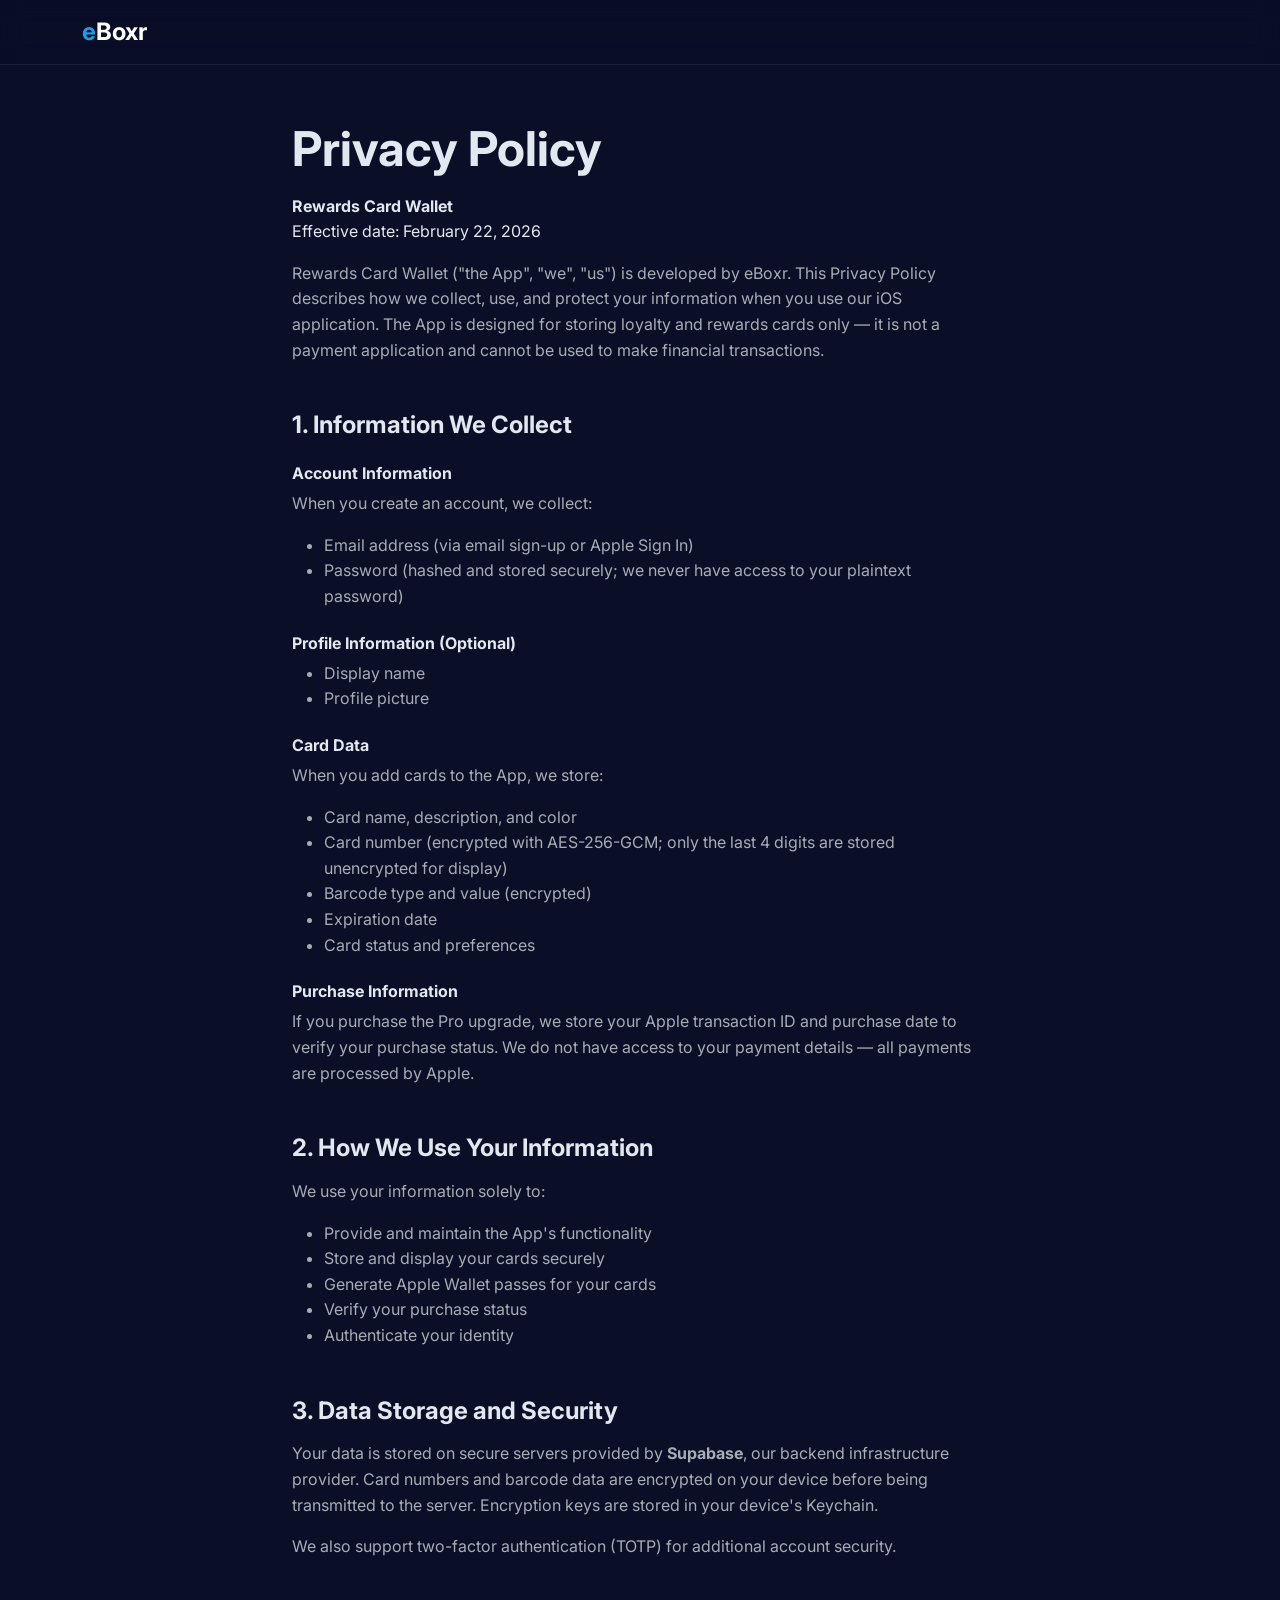
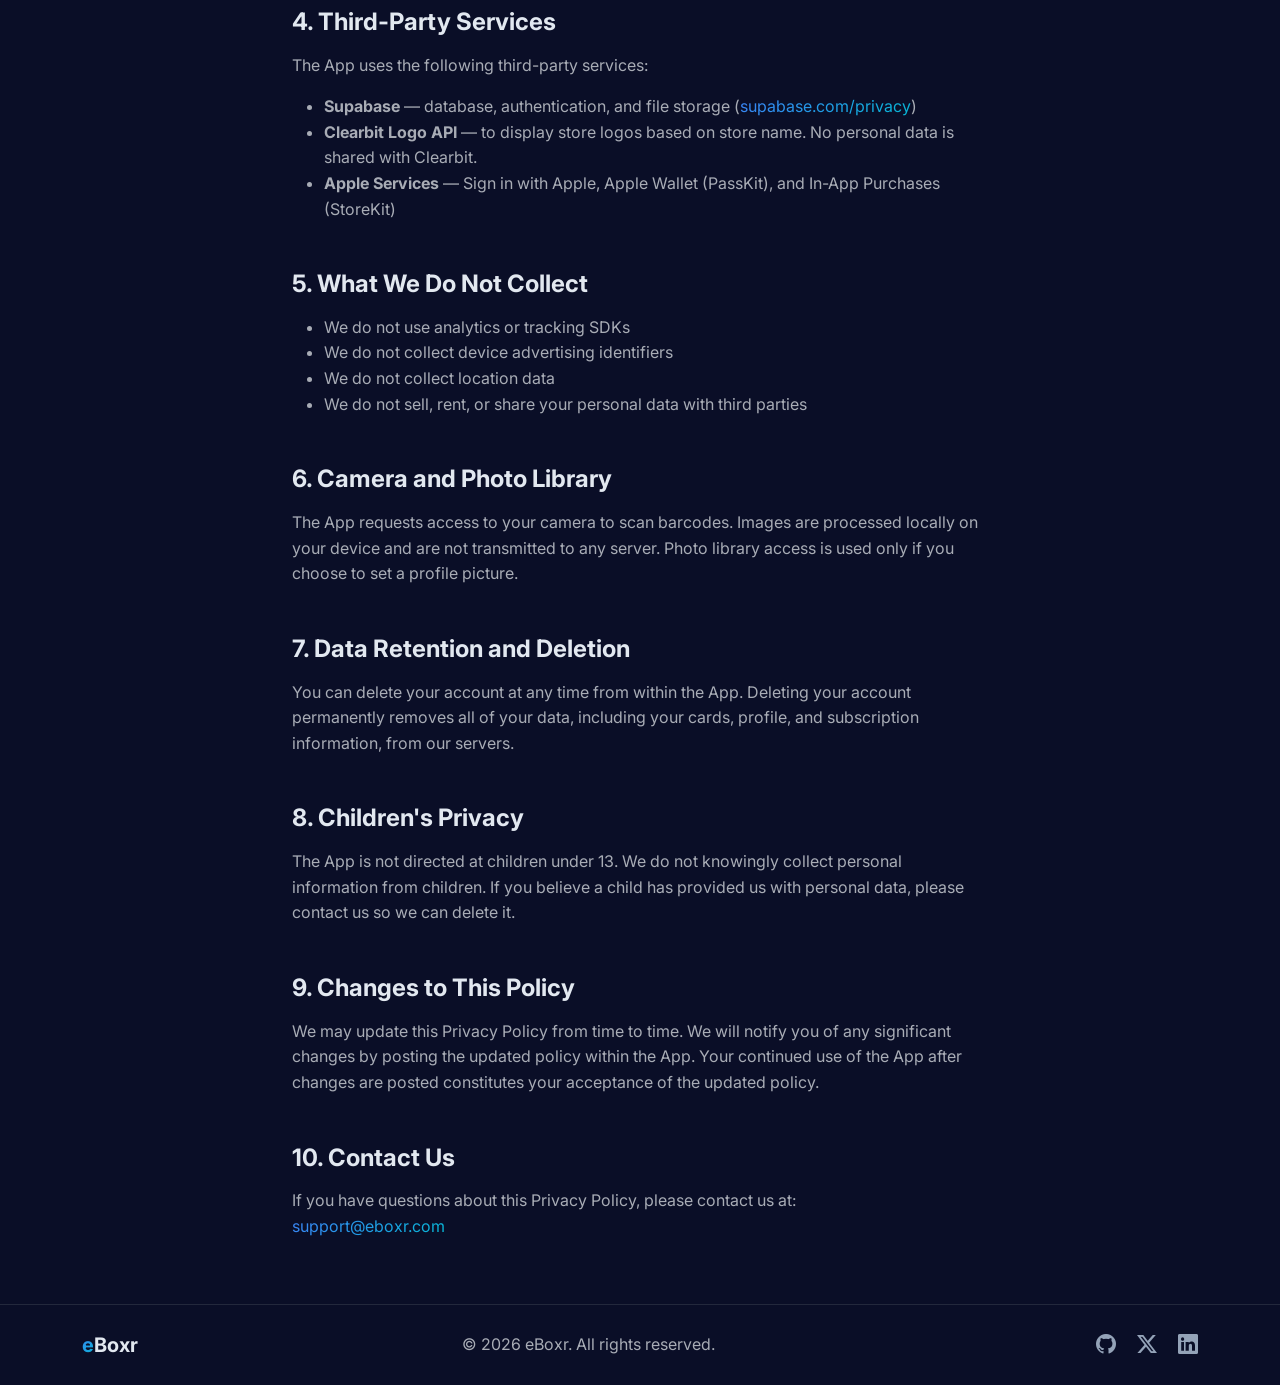
==== card-wallet/privacy-policy.html @ 91f0e3a4 "Move privacy-policy.html and support.html" ====
<!DOCTYPE html>
<html lang="en" data-bs-theme="dark">
<head>
  <meta charset="UTF-8">
  <meta name="viewport" content="width=device-width, initial-scale=1">
  <title>Rewards Card Wallet - Privacy Policy</title>

  <!-- Bootstrap 5.3.8 CSS -->
  <link href="https://cdn.jsdelivr.net/npm/bootstrap@5.3.8/dist/css/bootstrap.min.css"
        rel="stylesheet"
        integrity="sha384-sRIl4kxILFvY47J16cr9ZwB07vP4J8+LH7qKQnuqkuIAvNWLzeN8tE5YBujZqJLB"
        crossorigin="anonymous">

  <!-- Bootstrap Icons 1.13.1 -->
  <link href="https://cdn.jsdelivr.net/npm/bootstrap-icons@1.13.1/font/bootstrap-icons.min.css"
        rel="stylesheet"
        integrity="sha384-CK2SzKma4jA5H/MXDUU7i1TqZlCFaD4T01vtyDFvPlD97JQyS+IsSh1nI2EFbpyk"
        crossorigin="anonymous">

  <!-- Google Fonts: Inter -->
  <link rel="preconnect" href="https://fonts.googleapis.com">
  <link rel="preconnect" href="https://fonts.gstatic.com" crossorigin>
  <link href="https://fonts.googleapis.com/css2?family=Inter:wght@400;500;600;700&display=swap"
        rel="stylesheet">

  <!-- Custom CSS -->
  <link rel="stylesheet" href="../css/style.css">
</head>
<body>

  <!-- ======================== NAVIGATION ======================== -->
  <nav class="navbar navbar-expand-lg fixed-top glass-nav">
    <div class="container">
      <a class="navbar-brand fw-bold fs-4" href="../index.html#home">
        <span class="gradient-text">e</span>Boxr
      </a>
    </div>
  </nav>

  <!-- ======================== CONTENT ======================== -->
  <main class="container" style="max-width: 720px; padding-top: var(--navbar-height);">
    <div class="py-5">

      <h1 class="display-5 fw-bold mb-3">Privacy Policy</h1>
      <p><strong>Rewards Card Wallet</strong><br>
      Effective date: February 22, 2026</p>

      <p class="text-muted">Rewards Card Wallet ("the App", "we", "us") is developed by eBoxr. This Privacy Policy describes how we collect, use, and protect your information when you use our iOS application. The App is designed for storing loyalty and rewards cards only — it is not a payment application and cannot be used to make financial transactions.</p>

      <h2 class="h4 fw-bold mt-5 mb-3">1. Information We Collect</h2>

      <h3 class="h6 fw-bold mt-4 mb-2">Account Information</h3>
      <p class="text-muted">When you create an account, we collect:</p>
      <ul class="text-muted">
        <li>Email address (via email sign-up or Apple Sign In)</li>
        <li>Password (hashed and stored securely; we never have access to your plaintext password)</li>
      </ul>

      <h3 class="h6 fw-bold mt-4 mb-2">Profile Information (Optional)</h3>
      <ul class="text-muted">
        <li>Display name</li>
        <li>Profile picture</li>
      </ul>

      <h3 class="h6 fw-bold mt-4 mb-2">Card Data</h3>
      <p class="text-muted">When you add cards to the App, we store:</p>
      <ul class="text-muted">
        <li>Card name, description, and color</li>
        <li>Card number (encrypted with AES-256-GCM; only the last 4 digits are stored unencrypted for display)</li>
        <li>Barcode type and value (encrypted)</li>
        <li>Expiration date</li>
        <li>Card status and preferences</li>
      </ul>

      <h3 class="h6 fw-bold mt-4 mb-2">Purchase Information</h3>
      <p class="text-muted">If you purchase the Pro upgrade, we store your Apple transaction ID and purchase date to verify your purchase status. We do not have access to your payment details — all payments are processed by Apple.</p>

      <h2 class="h4 fw-bold mt-5 mb-3">2. How We Use Your Information</h2>
      <p class="text-muted">We use your information solely to:</p>
      <ul class="text-muted">
        <li>Provide and maintain the App's functionality</li>
        <li>Store and display your cards securely</li>
        <li>Generate Apple Wallet passes for your cards</li>
        <li>Verify your purchase status</li>
        <li>Authenticate your identity</li>
      </ul>

      <h2 class="h4 fw-bold mt-5 mb-3">3. Data Storage and Security</h2>
      <p class="text-muted">Your data is stored on secure servers provided by <strong>Supabase</strong>, our backend infrastructure provider. Card numbers and barcode data are encrypted on your device before being transmitted to the server. Encryption keys are stored in your device's Keychain.</p>
      <p class="text-muted">We also support two-factor authentication (TOTP) for additional account security.</p>

      <h2 class="h4 fw-bold mt-5 mb-3">4. Third-Party Services</h2>
      <p class="text-muted">The App uses the following third-party services:</p>
      <ul class="text-muted">
        <li><strong>Supabase</strong> — database, authentication, and file storage (<a href="https://supabase.com/privacy" class="gradient-text text-decoration-none">supabase.com/privacy</a>)</li>
        <li><strong>Clearbit Logo API</strong> — to display store logos based on store name. No personal data is shared with Clearbit.</li>
        <li><strong>Apple Services</strong> — Sign in with Apple, Apple Wallet (PassKit), and In-App Purchases (StoreKit)</li>
      </ul>

      <h2 class="h4 fw-bold mt-5 mb-3">5. What We Do Not Collect</h2>
      <ul class="text-muted">
        <li>We do not use analytics or tracking SDKs</li>
        <li>We do not collect device advertising identifiers</li>
        <li>We do not collect location data</li>
        <li>We do not sell, rent, or share your personal data with third parties</li>
      </ul>

      <h2 class="h4 fw-bold mt-5 mb-3">6. Camera and Photo Library</h2>
      <p class="text-muted">The App requests access to your camera to scan barcodes. Images are processed locally on your device and are not transmitted to any server. Photo library access is used only if you choose to set a profile picture.</p>

      <h2 class="h4 fw-bold mt-5 mb-3">7. Data Retention and Deletion</h2>
      <p class="text-muted">You can delete your account at any time from within the App. Deleting your account permanently removes all of your data, including your cards, profile, and subscription information, from our servers.</p>

      <h2 class="h4 fw-bold mt-5 mb-3">8. Children's Privacy</h2>
      <p class="text-muted">The App is not directed at children under 13. We do not knowingly collect personal information from children. If you believe a child has provided us with personal data, please contact us so we can delete it.</p>

      <h2 class="h4 fw-bold mt-5 mb-3">9. Changes to This Policy</h2>
      <p class="text-muted">We may update this Privacy Policy from time to time. We will notify you of any significant changes by posting the updated policy within the App. Your continued use of the App after changes are posted constitutes your acceptance of the updated policy.</p>

      <h2 class="h4 fw-bold mt-5 mb-3">10. Contact Us</h2>
      <p class="text-muted">If you have questions about this Privacy Policy, please contact us at:<br>
      <a href="mailto:support@eboxr.com" class="gradient-text text-decoration-none">support@eboxr.com</a></p>

    </div>
  </main>

  <!-- ======================== FOOTER ======================== -->
  <footer class="py-4 border-top border-secondary border-opacity-25">
    <div class="container">
      <div class="row align-items-center text-center text-md-start">
        <div class="col-md-4 mb-3 mb-md-0">
          <span class="fw-bold fs-5">
            <span class="gradient-text">e</span>Boxr
          </span>
        </div>
        <div class="col-md-4 mb-3 mb-md-0">
          <p class="text-muted mb-0">&copy; 2026 eBoxr. All rights reserved.</p>
        </div>
        <div class="col-md-4 text-md-end">
          <a href="#" class="social-link me-3" aria-label="GitHub">
            <i class="bi bi-github"></i>
          </a>
          <a href="#" class="social-link me-3" aria-label="X">
            <i class="bi bi-twitter-x"></i>
          </a>
          <a href="#" class="social-link" aria-label="LinkedIn">
            <i class="bi bi-linkedin"></i>
          </a>
        </div>
      </div>
    </div>
  </footer>

</body>
</html>
---- css/style.css ----
/* ==========================================================================
   eBoxr.com — Custom Styles
   ========================================================================== */

/* ---- Design Tokens ---- */
:root {
  --color-bg: #0a0e27;
  --color-surface: rgba(15, 23, 42, 0.60);
  --color-border: rgba(255, 255, 255, 0.08);
  --color-primary: #3b82f6;
  --color-accent: #06b6d4;
  --color-cta: #f97316;
  --color-cta-hover: #fb923c;
  --gradient-primary: linear-gradient(135deg, #3b82f6, #06b6d4);
  --gradient-cta: linear-gradient(135deg, #f97316, #f59e0b);
  --color-text: #e2e8f0;
  --color-text-muted: #94a3b8;
  --navbar-height: 72px;
}

/* ---- Base ---- */
body {
  font-family: 'Inter', sans-serif;
  background-color: var(--color-bg);
  color: var(--color-text);
  line-height: 1.6;
  overflow-x: hidden;
}

/* ---- Skip Navigation ---- */
.skip-nav {
  position: absolute;
  top: -100%;
  left: 50%;
  transform: translateX(-50%);
  background: var(--gradient-primary);
  color: #fff;
  padding: 0.75rem 1.5rem;
  border-radius: 0 0 0.5rem 0.5rem;
  z-index: 9999;
  font-weight: 600;
  text-decoration: none;
  transition: top 0.2s ease;
}

.skip-nav:focus {
  top: 0;
  color: #fff;
}

/* ---- Glassmorphism: Navbar (always frosted) ---- */
.glass-nav {
  background: rgba(10, 14, 39, 0.85);
  backdrop-filter: blur(12px);
  -webkit-backdrop-filter: blur(12px);
  border-bottom: 1px solid var(--color-border);
}

.glass-nav .navbar-toggler {
  color: var(--color-text);
  font-size: 1.5rem;
}

.glass-nav .nav-link {
  color: var(--color-text-muted);
  font-weight: 500;
  transition: color 0.2s ease;
  position: relative;
}

.glass-nav .nav-link:hover,
.glass-nav .nav-link.active,
.glass-nav .nav-link.page-active {
  color: var(--color-text);
}

.glass-nav .nav-link.page-active::after {
  content: '';
  position: absolute;
  bottom: 0;
  left: 0.5rem;
  right: 0.5rem;
  height: 2px;
  background: var(--gradient-primary);
  border-radius: 1px;
}

/* ---- Glassmorphism: Dropdown ---- */
.glass-dropdown {
  background: rgba(10, 14, 39, 0.95);
  backdrop-filter: blur(12px);
  -webkit-backdrop-filter: blur(12px);
  border: 1px solid var(--color-border);
  border-radius: 0.75rem;
  padding: 0.5rem;
}

.glass-dropdown .dropdown-item {
  color: var(--color-text-muted);
  border-radius: 0.5rem;
  padding: 0.5rem 1rem;
}

.glass-dropdown .dropdown-item:hover {
  background: rgba(59, 130, 246, 0.1);
  color: var(--color-text);
}

/* ---- Glassmorphism: Card ---- */
.glass-card {
  background: var(--color-surface);
  backdrop-filter: blur(12px);
  -webkit-backdrop-filter: blur(12px);
  border: 1px solid var(--color-border);
  border-radius: 1rem;
  transition: transform 0.3s ease, box-shadow 0.3s ease;
}

.glass-card:hover {
  transform: translateY(-4px);
  box-shadow: 0 8px 32px rgba(59, 130, 246, 0.12);
}

/* ---- Gradient Text ---- */
.gradient-text {
  background: var(--gradient-primary);
  -webkit-background-clip: text;
  -webkit-text-fill-color: transparent;
  background-clip: text;
}

/* ---- CTA Button ---- */
.btn-cta {
  background: var(--gradient-cta);
  border: none;
  color: #fff;
  font-weight: 600;
  padding: 0.75rem 2rem;
  border-radius: 0.5rem;
  transition: box-shadow 0.3s ease, transform 0.3s ease;
}

.btn-cta:hover {
  box-shadow: 0 4px 24px rgba(249, 115, 22, 0.4);
  transform: translateY(-2px);
  color: #fff;
}

.btn-cta:active {
  transform: translateY(0);
}

/* ---- Programmatic Focus (screen-reader only, no visible ring) ---- */
[tabindex="-1"]:focus {
  outline: none;
}

/* ---- Virtual Page System ---- */
.page {
  display: none;
  min-height: calc(100vh - var(--navbar-height));
  padding-top: var(--navbar-height);
}

.page.page-active {
  display: block;
}

.page.page-entering {
  animation: pageEnter 0.4s ease forwards;
}

.page.page-exiting {
  animation: pageExit 0.3s ease forwards;
}

@keyframes pageEnter {
  from { opacity: 0; transform: translateY(20px); }
  to   { opacity: 1; transform: translateY(0); }
}

@keyframes pageExit {
  from { opacity: 1; }
  to   { opacity: 0; transform: translateY(-10px); }
}

/* ---- Page-Enter Animations (replaces scroll animations) ---- */
.page-enter-animate {
  opacity: 0;
  transform: translateY(30px);
  transition: opacity 0.6s ease, transform 0.6s ease;
}

.page-active .page-enter-animate.animated {
  opacity: 1;
  transform: translateY(0);
}

/* ---- Hero Section ---- */
.hero-section {
  min-height: calc(100vh - var(--navbar-height));
  display: flex;
  align-items: center;
  position: relative;
  overflow: hidden;
}

.hero-bg {
  position: absolute;
  inset: 0;
  background: linear-gradient(-45deg, #0a0e27, #1e1b4b, #0f172a, #0a0e27);
  background-size: 400% 400%;
  animation: gradientShift 15s ease infinite;
  z-index: -2;
}

@keyframes gradientShift {
  0%   { background-position: 0% 50%; }
  50%  { background-position: 100% 50%; }
  100% { background-position: 0% 50%; }
}

/* ---- Hero Orbs ---- */
.hero-orb {
  position: absolute;
  border-radius: 50%;
  filter: blur(80px);
  opacity: 0.3;
  z-index: -1;
  animation: float 6s ease-in-out infinite;
}

.hero-orb-1 {
  width: 400px;
  height: 400px;
  background: var(--color-primary);
  top: -100px;
  left: -100px;
}

.hero-orb-2 {
  width: 300px;
  height: 300px;
  background: var(--color-accent);
  bottom: -50px;
  right: -50px;
  animation-delay: 2s;
}

.hero-orb-3 {
  width: 200px;
  height: 200px;
  background: var(--color-cta);
  bottom: 100px;
  left: 50%;
  animation-delay: 4s;
}

@keyframes float {
  0%, 100% { transform: translateY(0); }
  50%      { transform: translateY(-30px); }
}

/* ---- Service Card ---- */
.service-card {
  position: relative;
  overflow: hidden;
}

.service-card::before {
  content: '';
  position: absolute;
  top: 0;
  left: 0;
  right: 0;
  height: 3px;
  background: var(--gradient-primary);
  transform: scaleX(0);
  transition: transform 0.3s ease;
}

.service-card:hover::before {
  transform: scaleX(1);
}

/* ---- App Screenshot Placeholder ---- */
.app-screenshot-placeholder {
  padding: 3rem 1rem;
  opacity: 0.5;
}

/* ---- Avatar ---- */
.avatar {
  width: 80px;
  height: 80px;
  border-radius: 50%;
  object-fit: cover;
}

/* ---- Avatar Placeholder ---- */
.avatar-placeholder {
  width: 80px;
  height: 80px;
  border-radius: 50%;
  background: var(--gradient-primary);
  display: flex;
  align-items: center;
  justify-content: center;
  color: #fff;
}

/* ---- Social Links ---- */
.social-link {
  color: var(--color-text-muted);
  font-size: 1.25rem;
  transition: color 0.3s ease;
  text-decoration: none;
}

.social-link:hover {
  color: var(--color-primary);
}

/* ---- Responsive ---- */
@media (max-width: 991.98px) {
  .glass-nav .navbar-collapse {
    background: rgba(10, 14, 39, 0.95);
    backdrop-filter: blur(12px);
    -webkit-backdrop-filter: blur(12px);
    border-radius: 0.75rem;
    padding: 1rem;
    margin-top: 0.5rem;
    border: 1px solid var(--color-border);
  }

  :root {
    --navbar-height: 56px;
  }

  .glass-nav .nav-link.page-active::after {
    bottom: -2px;
  }
}

@media (max-width: 767.98px) {
  .hero-section h1 {
    font-size: 2rem;
  }

  .hero-section .lead {
    font-size: 1rem;
  }

  .hero-orb {
    display: none;
  }

  .display-5 {
    font-size: 1.75rem;
  }
}

/* ---- Reduced Motion ---- */
@media (prefers-reduced-motion: reduce) {
  *,
  *::before,
  *::after {
    animation-duration: 0.01ms !important;
    animation-iteration-count: 1 !important;
    transition-duration: 0.01ms !important;
  }

  .page-enter-animate {
    opacity: 1;
    transform: none;
  }

  .page.page-entering,
  .page.page-exiting {
    animation: none;
  }

  .hero-orb {
    animation: none;
  }
}
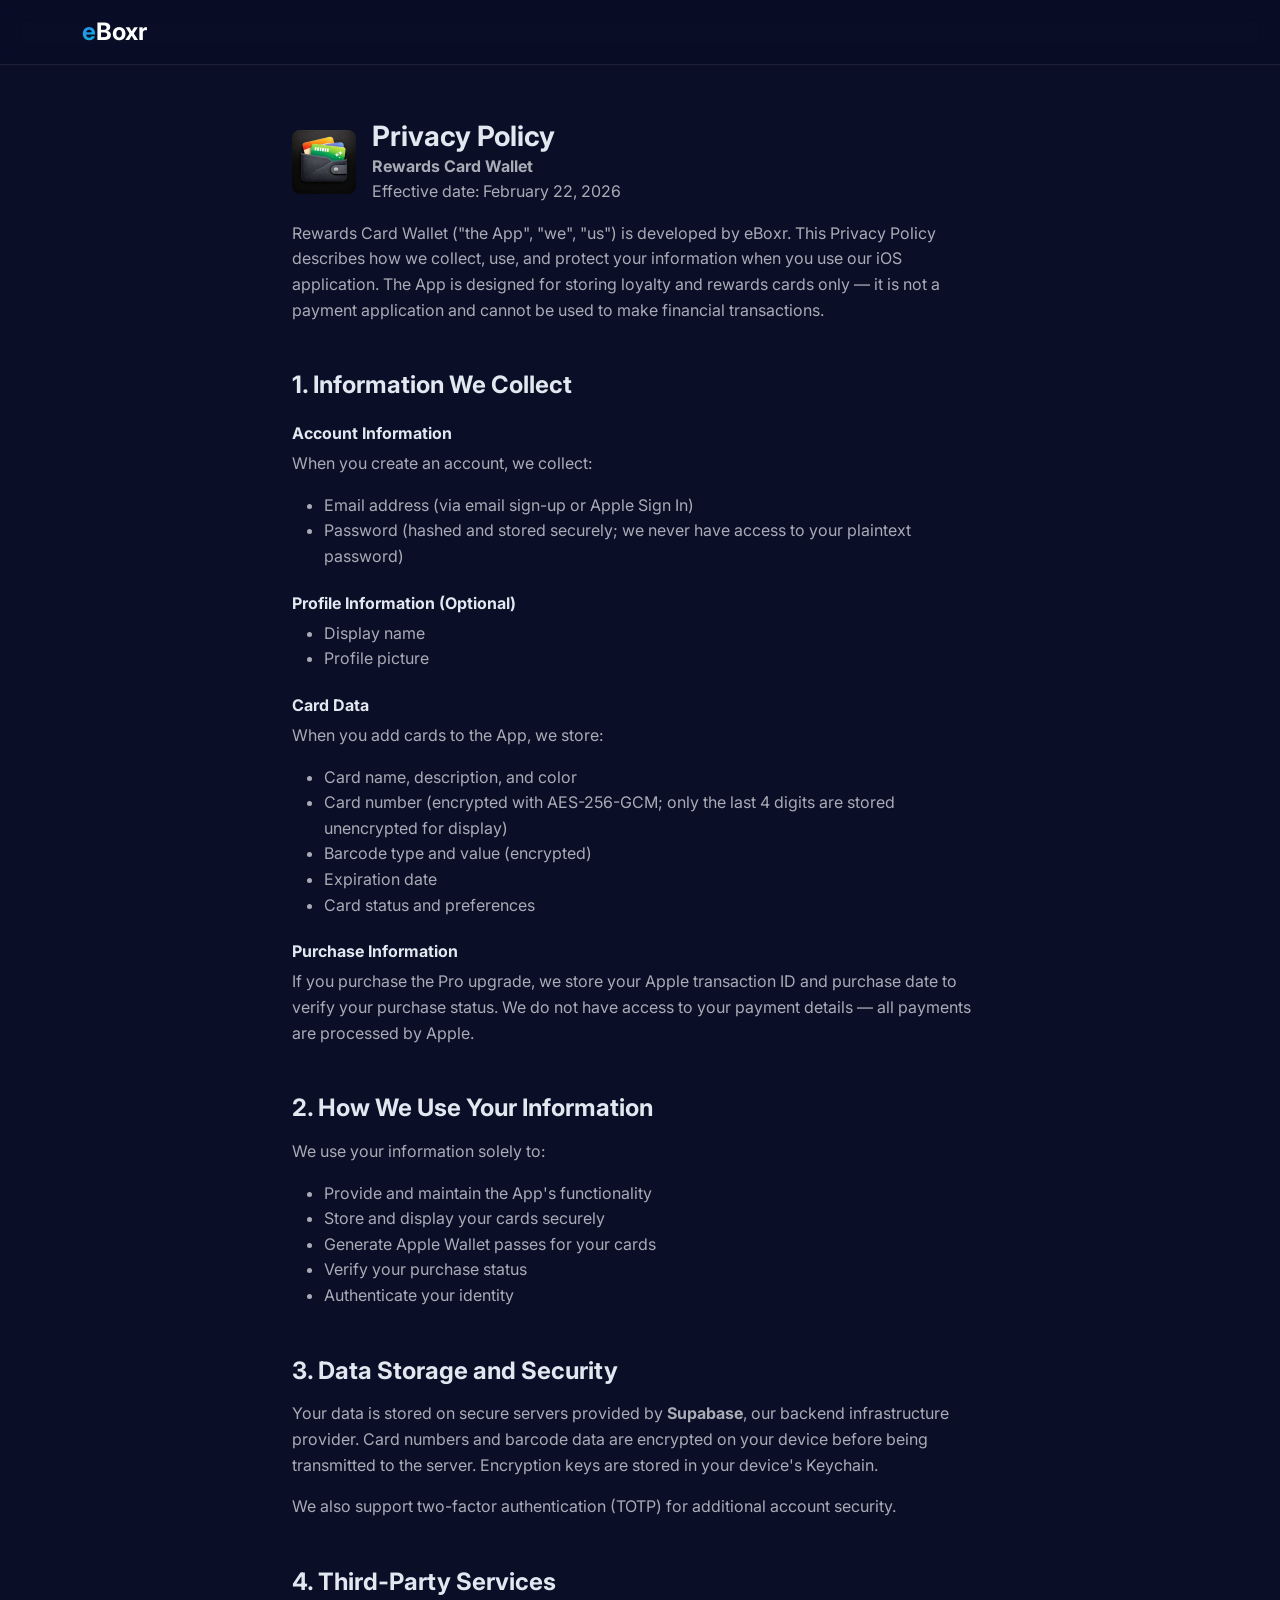
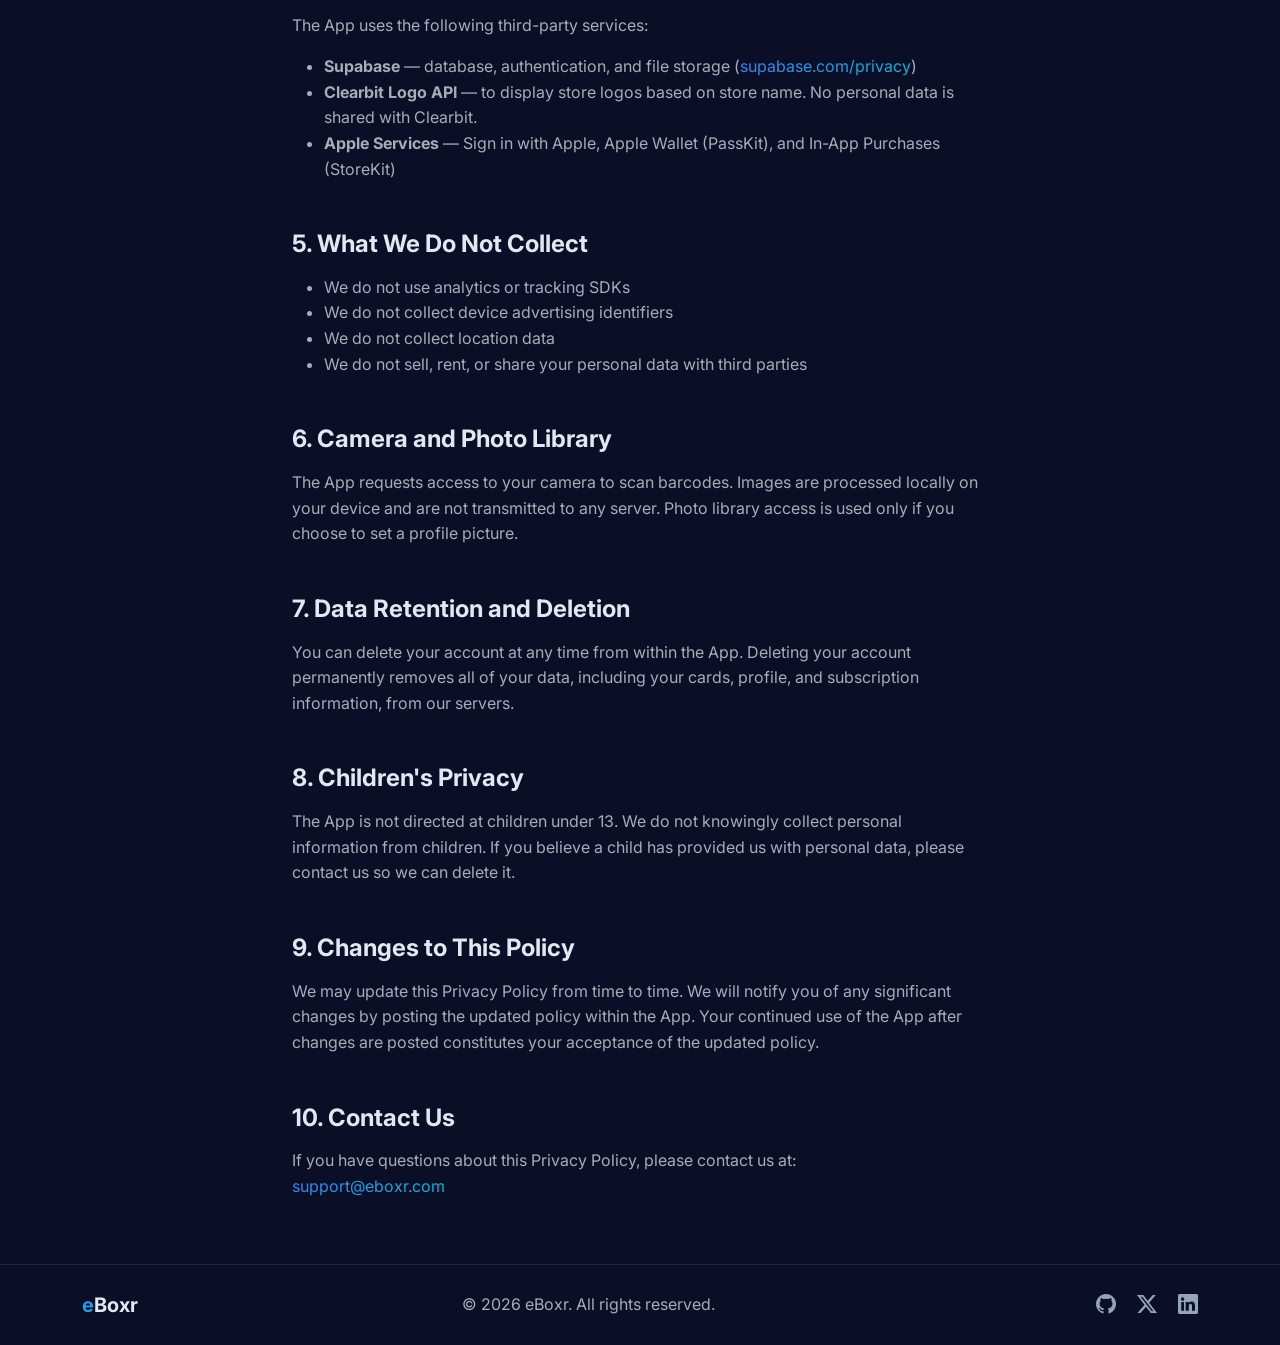
==== commit d68de54f: "add app icon for wallet" ====
--- a/card-wallet/privacy-policy.html
+++ b/card-wallet/privacy-policy.html
@@ -41,9 +41,14 @@
   <main class="container" style="max-width: 720px; padding-top: var(--navbar-height);">
     <div class="py-5">
 
-      <h1 class="display-5 fw-bold mb-3">Privacy Policy</h1>
-      <p><strong>Rewards Card Wallet</strong><br>
-      Effective date: February 22, 2026</p>
+      <div class="d-flex align-items-center gap-3 mb-3">
+        <img src="../assets/images/card-wallet-icon.png" alt="Rewards Card Wallet icon" width="64" height="64" class="rounded-3">
+        <div>
+          <h1 class="h3 fw-bold mb-0">Privacy Policy</h1>
+          <p class="text-muted mb-0"><strong>Rewards Card Wallet</strong><br>
+          Effective date: February 22, 2026</p>
+        </div>
+      </div>
 
       <p class="text-muted">Rewards Card Wallet ("the App", "we", "us") is developed by eBoxr. This Privacy Policy describes how we collect, use, and protect your information when you use our iOS application. The App is designed for storing loyalty and rewards cards only — it is not a payment application and cannot be used to make financial transactions.</p>
 
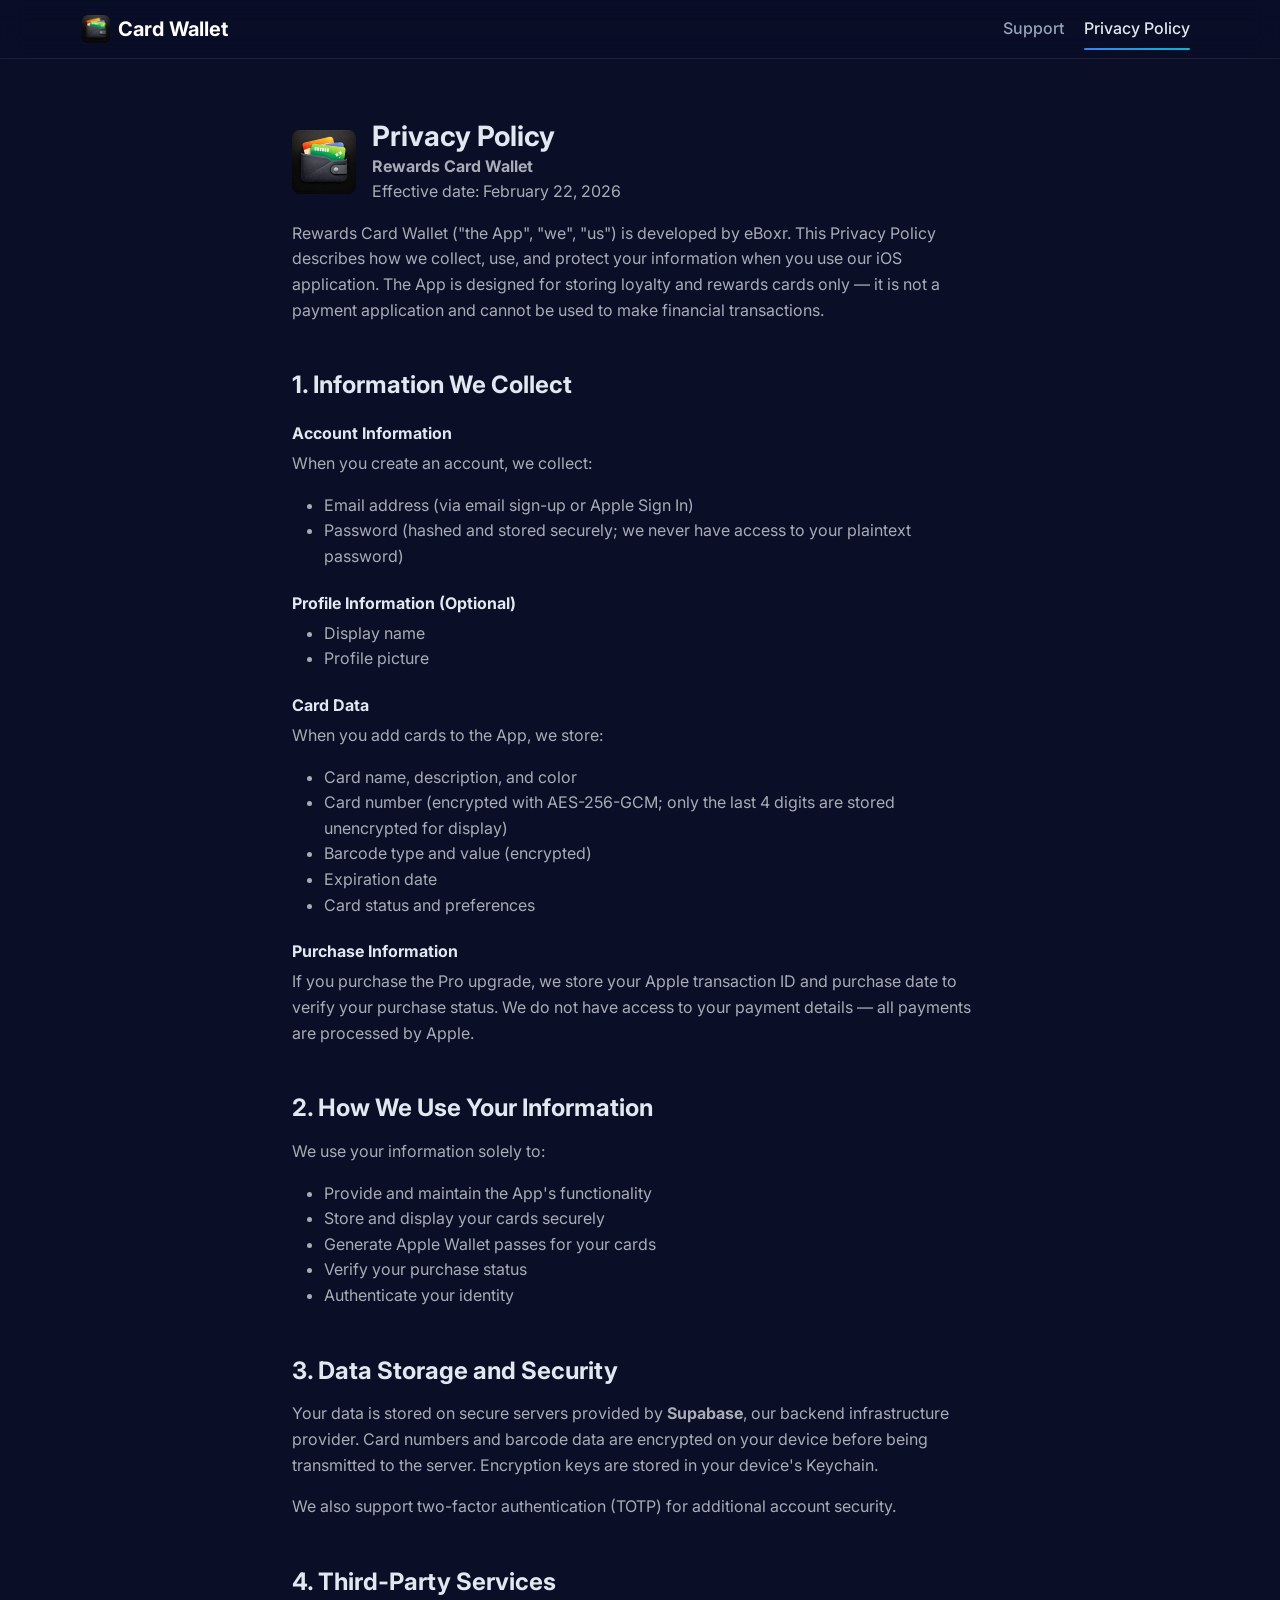
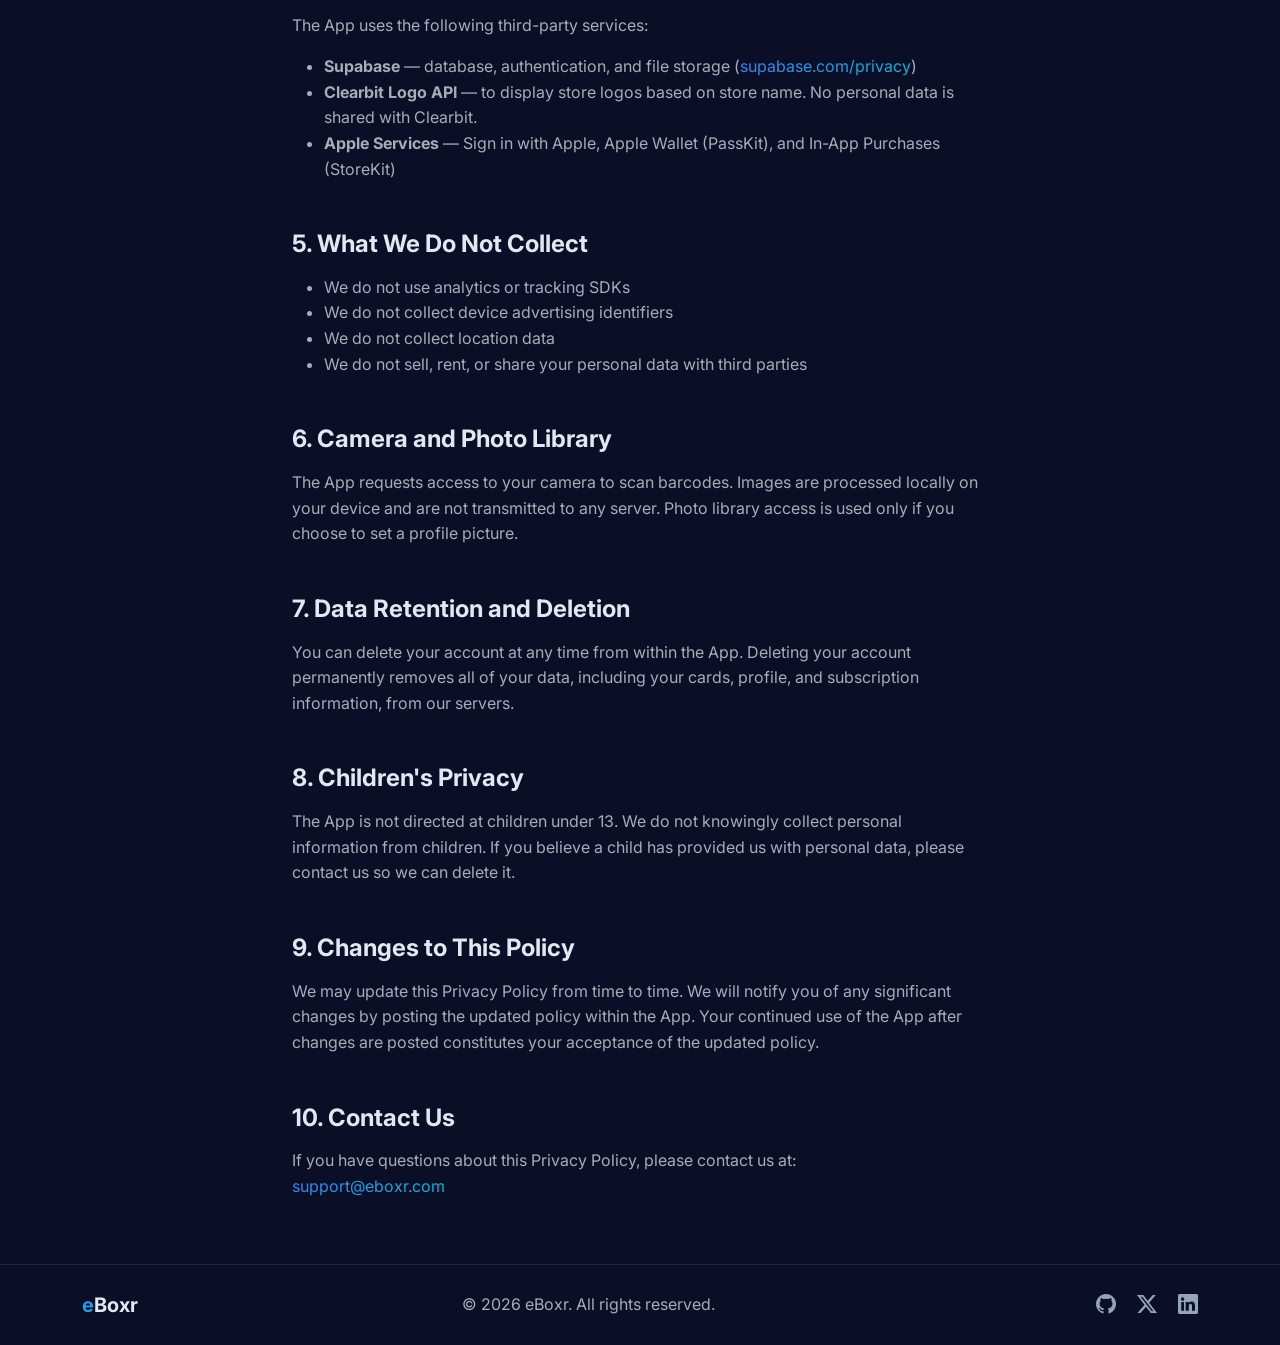
==== commit 94129fdc: "feat: add full responsive navbar to Card Wallet sub-pages Replace minimal eBoxr brand-only navbar on" ====
--- a/card-wallet/privacy-policy.html
+++ b/card-wallet/privacy-policy.html
@@ -3,6 +3,12 @@
 <head>
   <meta charset="UTF-8">
   <meta name="viewport" content="width=device-width, initial-scale=1">
+  <link rel="icon" href="/favicon.ico" sizes="any">
+  <link rel="icon" type="image/png" sizes="32x32" href="../assets/favicon/favicon-32x32.png">
+  <link rel="icon" type="image/png" sizes="16x16" href="../assets/favicon/favicon-16x16.png">
+  <link rel="apple-touch-icon" href="../assets/favicon/apple-touch-icon.png">
+  <link rel="manifest" href="../assets/favicon/site.webmanifest">
+  <meta name="theme-color" content="#0a0e27">
   <title>Rewards Card Wallet - Privacy Policy</title>
 
   <!-- Bootstrap 5.3.8 CSS -->
@@ -31,9 +37,26 @@
   <!-- ======================== NAVIGATION ======================== -->
   <nav class="navbar navbar-expand-lg fixed-top glass-nav">
     <div class="container">
-      <a class="navbar-brand fw-bold fs-4" href="../index.html#home">
-        <span class="gradient-text">e</span>Boxr
+      <a class="navbar-brand fw-bold fs-5 d-flex align-items-center gap-2" href="../index.html#card-wallet">
+        <img src="../assets/images/card-wallet-icon.png" alt="" width="28" height="28" class="rounded-2">
+        Card Wallet
       </a>
+      <button class="navbar-toggler border-0" type="button"
+              data-bs-toggle="collapse" data-bs-target="#subNavbar"
+              aria-controls="subNavbar" aria-expanded="false"
+              aria-label="Toggle navigation">
+        <i class="bi bi-list"></i>
+      </button>
+      <div class="collapse navbar-collapse" id="subNavbar">
+        <ul class="navbar-nav ms-auto gap-1">
+          <li class="nav-item">
+            <a class="nav-link" href="support.html">Support</a>
+          </li>
+          <li class="nav-item">
+            <a class="nav-link page-active" href="privacy-policy.html">Privacy Policy</a>
+          </li>
+        </ul>
+      </div>
     </div>
   </nav>
 
@@ -156,5 +179,8 @@
     </div>
   </footer>
 
+  <script src="https://cdn.jsdelivr.net/npm/bootstrap@5.3.8/dist/js/bootstrap.bundle.min.js"
+          integrity="sha384-FKyoEForCGlyvwx9Hj09JcYn3nv7wiPVlz7YYwJrWVcXK/BmnVDxM+D2scQbITxI"
+          crossorigin="anonymous"></script>
 </body>
 </html>
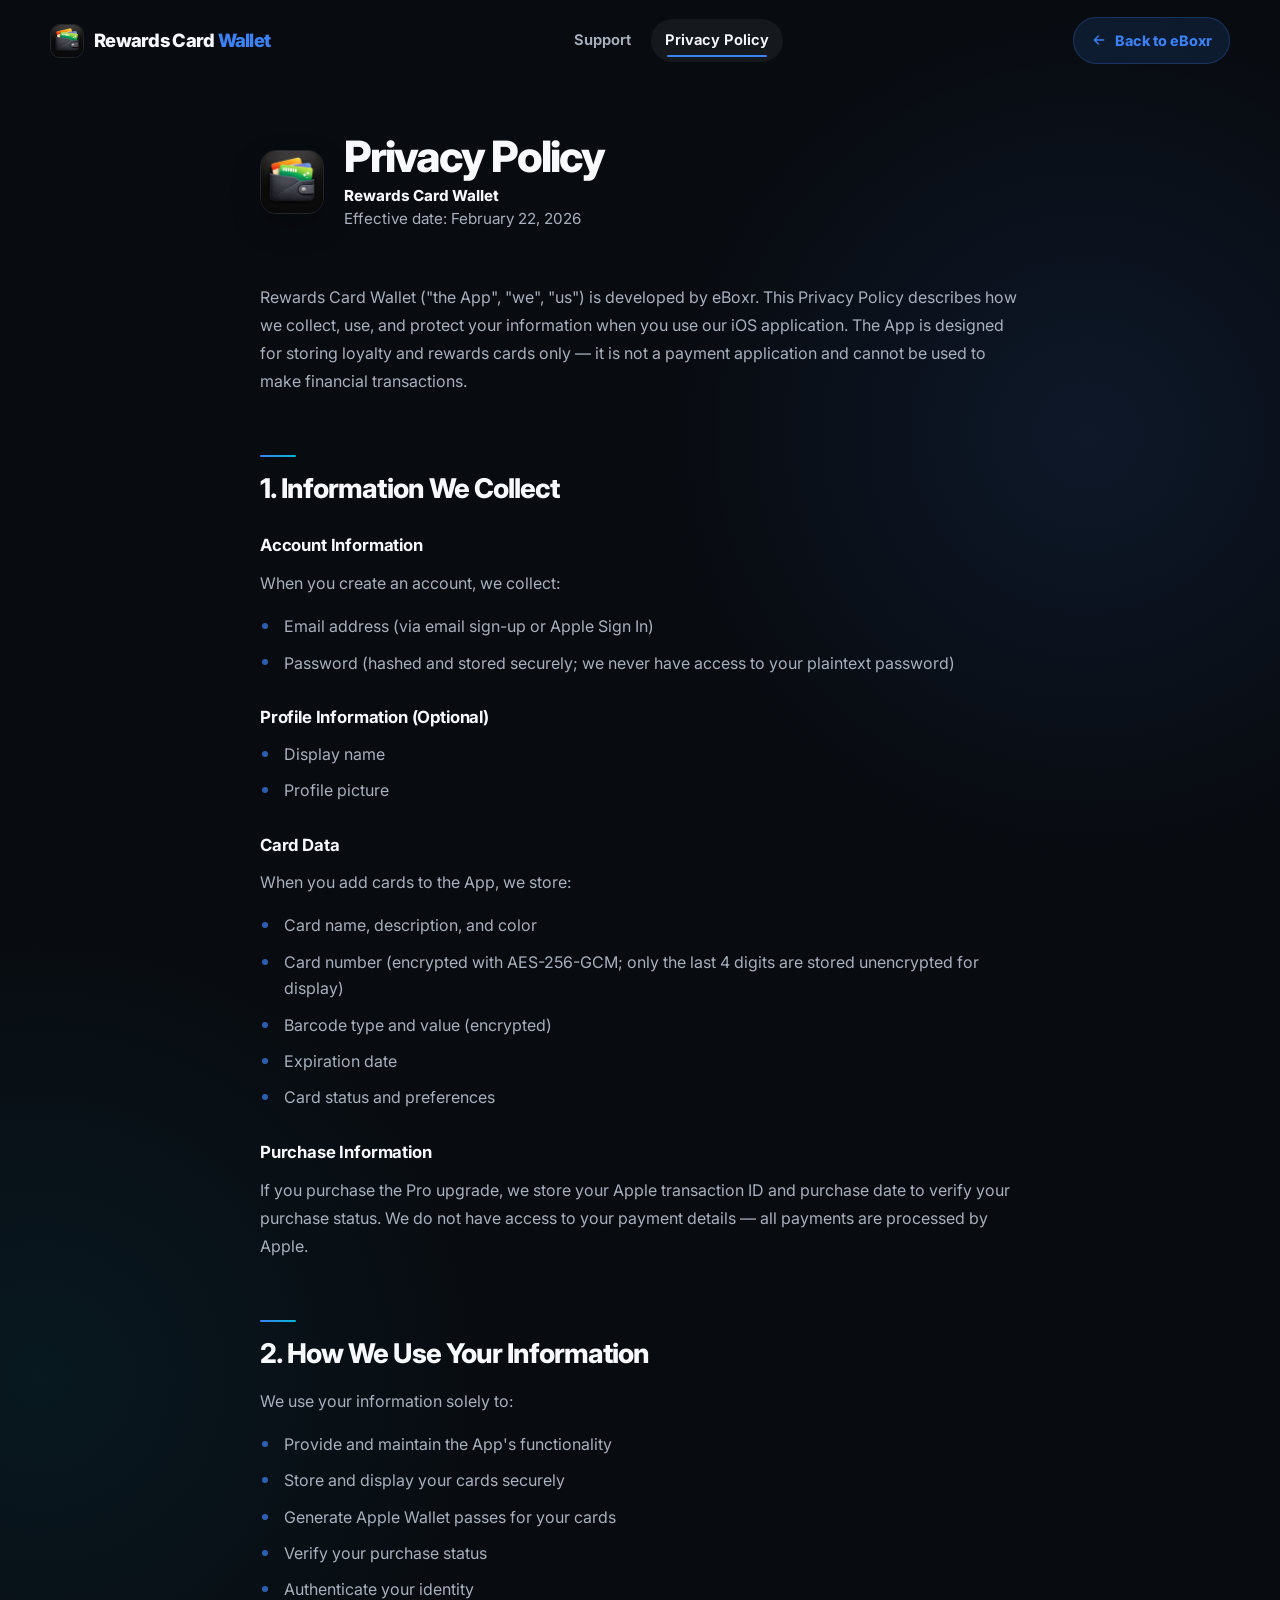
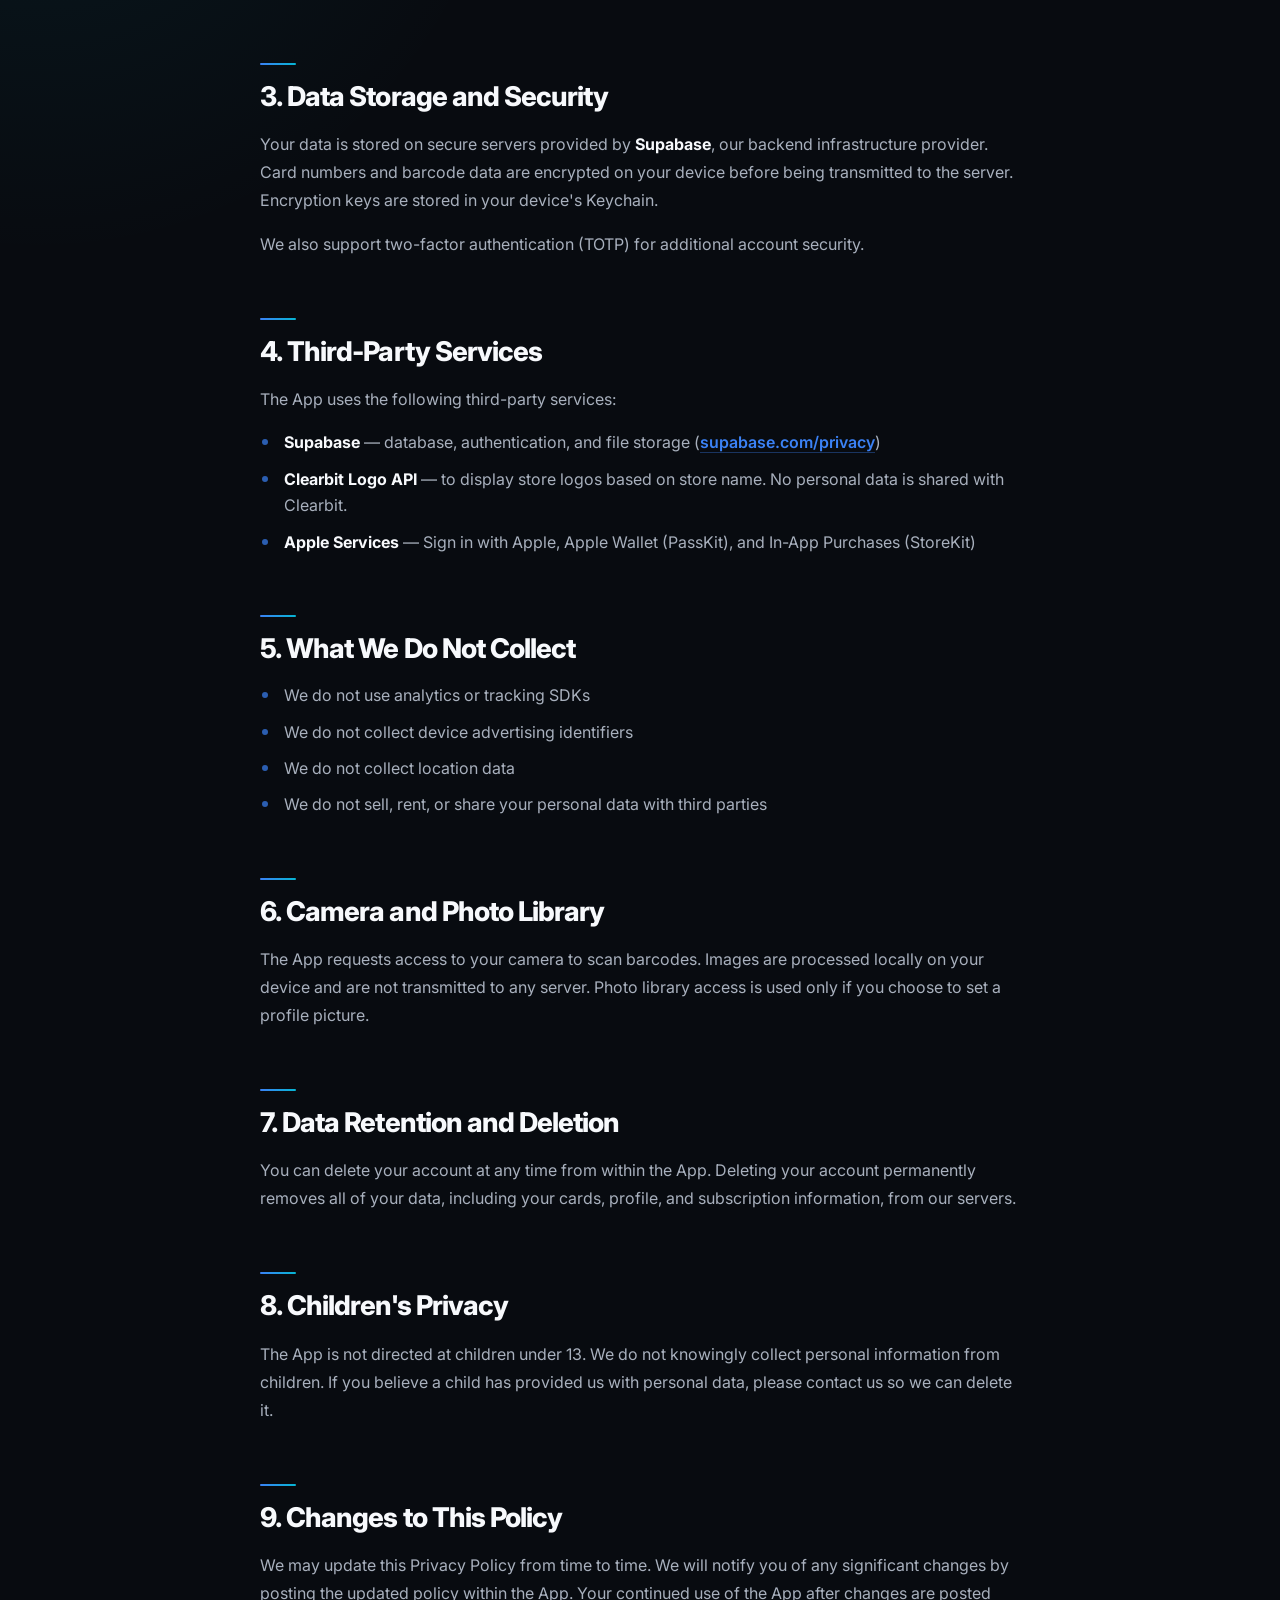
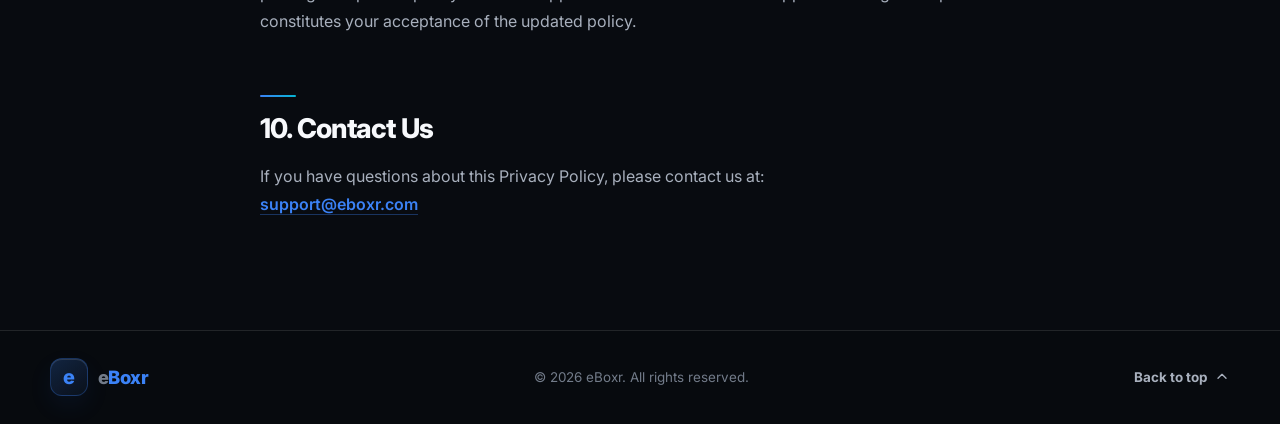
==== commit 00ee2bc9: "refactor: de-Bootstrap card-wallet legal/support sub-pages Rewrite privacy-policy.html and support.h" ====
--- a/card-wallet/privacy-policy.html
+++ b/card-wallet/privacy-policy.html
@@ -1,186 +1,200 @@
 <!DOCTYPE html>
-<html lang="en" data-bs-theme="dark">
+<html lang="en">
 <head>
   <meta charset="UTF-8">
-  <meta name="viewport" content="width=device-width, initial-scale=1">
+  <meta name="viewport" content="width=device-width, initial-scale=1, viewport-fit=cover">
+  <script>document.documentElement.classList.add('js')</script>
+
   <link rel="icon" href="/favicon.ico" sizes="any">
   <link rel="icon" type="image/png" sizes="32x32" href="../assets/favicon/favicon-32x32.png">
   <link rel="icon" type="image/png" sizes="16x16" href="../assets/favicon/favicon-16x16.png">
   <link rel="apple-touch-icon" href="../assets/favicon/apple-touch-icon.png">
   <link rel="manifest" href="../assets/favicon/site.webmanifest">
-  <meta name="theme-color" content="#0a0e27">
-  <title>Rewards Card Wallet - Privacy Policy</title>
-
-  <!-- Bootstrap 5.3.8 CSS -->
-  <link href="https://cdn.jsdelivr.net/npm/bootstrap@5.3.8/dist/css/bootstrap.min.css"
-        rel="stylesheet"
-        integrity="sha384-sRIl4kxILFvY47J16cr9ZwB07vP4J8+LH7qKQnuqkuIAvNWLzeN8tE5YBujZqJLB"
-        crossorigin="anonymous">
-
-  <!-- Bootstrap Icons 1.13.1 -->
-  <link href="https://cdn.jsdelivr.net/npm/bootstrap-icons@1.13.1/font/bootstrap-icons.min.css"
-        rel="stylesheet"
-        integrity="sha384-CK2SzKma4jA5H/MXDUU7i1TqZlCFaD4T01vtyDFvPlD97JQyS+IsSh1nI2EFbpyk"
-        crossorigin="anonymous">
-
-  <!-- Google Fonts: Inter -->
+  <meta name="theme-color" content="#080b10">
+
+  <title>Rewards Card Wallet — Privacy Policy</title>
+  <meta name="description" content="Privacy Policy for Rewards Card Wallet, an iOS app by eBoxr for storing loyalty and rewards cards. Learn what data we collect, how it is encrypted, and your rights.">
+  <meta name="robots" content="index, follow">
+  <link rel="canonical" href="https://eboxr.com/card-wallet/privacy-policy.html">
+
+  <!-- Open Graph -->
+  <meta property="og:type" content="article">
+  <meta property="og:title" content="Rewards Card Wallet — Privacy Policy">
+  <meta property="og:description" content="How Rewards Card Wallet collects, uses, and protects your information. AES-256 encryption, no analytics, no tracking.">
+  <meta property="og:url" content="https://eboxr.com/card-wallet/privacy-policy.html">
+  <meta property="og:site_name" content="eBoxr">
+  <meta property="og:image" content="https://eboxr.com/assets/images/card-wallet-screenshot.png">
+  <meta property="og:locale" content="en_US">
+
+  <!-- Twitter Card -->
+  <meta name="twitter:card" content="summary">
+  <meta name="twitter:title" content="Rewards Card Wallet — Privacy Policy">
+  <meta name="twitter:description" content="How Rewards Card Wallet collects, uses, and protects your information.">
+
+  <!-- Google Fonts: Inter (variable, 100-900) -->
   <link rel="preconnect" href="https://fonts.googleapis.com">
   <link rel="preconnect" href="https://fonts.gstatic.com" crossorigin>
-  <link href="https://fonts.googleapis.com/css2?family=Inter:wght@400;500;600;700&display=swap"
-        rel="stylesheet">
-
-  <!-- Custom CSS -->
+  <link href="https://fonts.googleapis.com/css2?family=Inter:wght@100..900&display=swap" rel="stylesheet">
+
+  <!-- Design system + sub-page styles (order matters: subpage.css overrides .reveal) -->
   <link rel="stylesheet" href="../css/style.css">
+  <link rel="stylesheet" href="../css/subpage.css">
 </head>
 <body>
-
-  <!-- ======================== NAVIGATION ======================== -->
-  <nav class="navbar navbar-expand-lg fixed-top glass-nav">
+  <a class="skip-link" href="#main">Skip to content</a>
+
+  <!-- ======================== HEADER ======================== -->
+  <header class="site-header" id="site-header">
+    <div class="container header-inner">
+      <a class="brand" href="../index.html#card-wallet" aria-label="Rewards Card Wallet — back to eBoxr">
+        <img class="brand-app-icon" src="../assets/images/card-wallet-icon.png" alt="" width="34" height="34">
+        <span class="brand-word">Rewards Card <span>Wallet</span></span>
+      </a>
+
+      <nav class="desktop-nav" aria-label="Card Wallet pages">
+        <a href="support.html">Support</a>
+        <a href="privacy-policy.html" class="active" aria-current="page">Privacy Policy</a>
+      </nav>
+
+      <a class="header-cta" href="../index.html#home">
+        <svg width="16" height="16" viewBox="0 0 24 24" fill="none" aria-hidden="true">
+          <path d="M19 12H5M11 18l-6-6 6-6" stroke="currentColor" stroke-width="2" stroke-linecap="round" stroke-linejoin="round"/>
+        </svg>
+        Back to eBoxr
+      </a>
+
+      <button class="menu-toggle" id="menu-toggle" type="button"
+              aria-label="Open navigation menu" aria-expanded="false" aria-controls="mobile-menu">
+        <span></span>
+        <span></span>
+        <span></span>
+      </button>
+    </div>
+  </header>
+
+  <!-- ======================== MOBILE NAV ======================== -->
+  <nav class="mobile-menu" id="mobile-menu" aria-label="Mobile navigation" aria-hidden="true">
+    <a href="support.html">Support</a>
+    <a href="privacy-policy.html" class="active" aria-current="page">Privacy Policy</a>
+    <a href="../index.html#home">Back to eBoxr</a>
+  </nav>
+
+  <main id="main" class="subpage-main">
     <div class="container">
-      <a class="navbar-brand fw-bold fs-5 d-flex align-items-center gap-2" href="../index.html#card-wallet">
-        <img src="../assets/images/card-wallet-icon.png" alt="" width="28" height="28" class="rounded-2">
-        Card Wallet
-      </a>
-      <button class="navbar-toggler border-0" type="button"
-              data-bs-toggle="collapse" data-bs-target="#subNavbar"
-              aria-controls="subNavbar" aria-expanded="false"
-              aria-label="Toggle navigation">
-        <i class="bi bi-list"></i>
-      </button>
-      <div class="collapse navbar-collapse" id="subNavbar">
-        <ul class="navbar-nav ms-auto gap-1">
-          <li class="nav-item">
-            <a class="nav-link" href="support.html">Support</a>
-          </li>
-          <li class="nav-item">
-            <a class="nav-link page-active" href="privacy-policy.html">Privacy Policy</a>
-          </li>
-        </ul>
-      </div>
-    </div>
-  </nav>
-
-  <!-- ======================== CONTENT ======================== -->
-  <main class="container" style="max-width: 720px; padding-top: var(--navbar-height);">
-    <div class="py-5">
-
-      <div class="d-flex align-items-center gap-3 mb-3">
-        <img src="../assets/images/card-wallet-icon.png" alt="Rewards Card Wallet icon" width="64" height="64" class="rounded-3">
+
+      <!-- ======================== PAGE HEADER ======================== -->
+      <div class="subpage-hero reveal">
+        <img class="app-icon" src="../assets/images/card-wallet-icon.png" alt="Rewards Card Wallet icon" width="64" height="64">
         <div>
-          <h1 class="h3 fw-bold mb-0">Privacy Policy</h1>
-          <p class="text-muted mb-0"><strong>Rewards Card Wallet</strong><br>
+          <h1 class="subpage-title">Privacy Policy</h1>
+          <p class="subpage-meta"><strong>Rewards Card Wallet</strong><br>
           Effective date: February 22, 2026</p>
         </div>
       </div>
 
-      <p class="text-muted">Rewards Card Wallet ("the App", "we", "us") is developed by eBoxr. This Privacy Policy describes how we collect, use, and protect your information when you use our iOS application. The App is designed for storing loyalty and rewards cards only — it is not a payment application and cannot be used to make financial transactions.</p>
-
-      <h2 class="h4 fw-bold mt-5 mb-3">1. Information We Collect</h2>
-
-      <h3 class="h6 fw-bold mt-4 mb-2">Account Information</h3>
-      <p class="text-muted">When you create an account, we collect:</p>
-      <ul class="text-muted">
-        <li>Email address (via email sign-up or Apple Sign In)</li>
-        <li>Password (hashed and stored securely; we never have access to your plaintext password)</li>
-      </ul>
-
-      <h3 class="h6 fw-bold mt-4 mb-2">Profile Information (Optional)</h3>
-      <ul class="text-muted">
-        <li>Display name</li>
-        <li>Profile picture</li>
-      </ul>
-
-      <h3 class="h6 fw-bold mt-4 mb-2">Card Data</h3>
-      <p class="text-muted">When you add cards to the App, we store:</p>
-      <ul class="text-muted">
-        <li>Card name, description, and color</li>
-        <li>Card number (encrypted with AES-256-GCM; only the last 4 digits are stored unencrypted for display)</li>
-        <li>Barcode type and value (encrypted)</li>
-        <li>Expiration date</li>
-        <li>Card status and preferences</li>
-      </ul>
-
-      <h3 class="h6 fw-bold mt-4 mb-2">Purchase Information</h3>
-      <p class="text-muted">If you purchase the Pro upgrade, we store your Apple transaction ID and purchase date to verify your purchase status. We do not have access to your payment details — all payments are processed by Apple.</p>
-
-      <h2 class="h4 fw-bold mt-5 mb-3">2. How We Use Your Information</h2>
-      <p class="text-muted">We use your information solely to:</p>
-      <ul class="text-muted">
-        <li>Provide and maintain the App's functionality</li>
-        <li>Store and display your cards securely</li>
-        <li>Generate Apple Wallet passes for your cards</li>
-        <li>Verify your purchase status</li>
-        <li>Authenticate your identity</li>
-      </ul>
-
-      <h2 class="h4 fw-bold mt-5 mb-3">3. Data Storage and Security</h2>
-      <p class="text-muted">Your data is stored on secure servers provided by <strong>Supabase</strong>, our backend infrastructure provider. Card numbers and barcode data are encrypted on your device before being transmitted to the server. Encryption keys are stored in your device's Keychain.</p>
-      <p class="text-muted">We also support two-factor authentication (TOTP) for additional account security.</p>
-
-      <h2 class="h4 fw-bold mt-5 mb-3">4. Third-Party Services</h2>
-      <p class="text-muted">The App uses the following third-party services:</p>
-      <ul class="text-muted">
-        <li><strong>Supabase</strong> — database, authentication, and file storage (<a href="https://supabase.com/privacy" class="gradient-text text-decoration-none">supabase.com/privacy</a>)</li>
-        <li><strong>Clearbit Logo API</strong> — to display store logos based on store name. No personal data is shared with Clearbit.</li>
-        <li><strong>Apple Services</strong> — Sign in with Apple, Apple Wallet (PassKit), and In-App Purchases (StoreKit)</li>
-      </ul>
-
-      <h2 class="h4 fw-bold mt-5 mb-3">5. What We Do Not Collect</h2>
-      <ul class="text-muted">
-        <li>We do not use analytics or tracking SDKs</li>
-        <li>We do not collect device advertising identifiers</li>
-        <li>We do not collect location data</li>
-        <li>We do not sell, rent, or share your personal data with third parties</li>
-      </ul>
-
-      <h2 class="h4 fw-bold mt-5 mb-3">6. Camera and Photo Library</h2>
-      <p class="text-muted">The App requests access to your camera to scan barcodes. Images are processed locally on your device and are not transmitted to any server. Photo library access is used only if you choose to set a profile picture.</p>
-
-      <h2 class="h4 fw-bold mt-5 mb-3">7. Data Retention and Deletion</h2>
-      <p class="text-muted">You can delete your account at any time from within the App. Deleting your account permanently removes all of your data, including your cards, profile, and subscription information, from our servers.</p>
-
-      <h2 class="h4 fw-bold mt-5 mb-3">8. Children's Privacy</h2>
-      <p class="text-muted">The App is not directed at children under 13. We do not knowingly collect personal information from children. If you believe a child has provided us with personal data, please contact us so we can delete it.</p>
-
-      <h2 class="h4 fw-bold mt-5 mb-3">9. Changes to This Policy</h2>
-      <p class="text-muted">We may update this Privacy Policy from time to time. We will notify you of any significant changes by posting the updated policy within the App. Your continued use of the App after changes are posted constitutes your acceptance of the updated policy.</p>
-
-      <h2 class="h4 fw-bold mt-5 mb-3">10. Contact Us</h2>
-      <p class="text-muted">If you have questions about this Privacy Policy, please contact us at:<br>
-      <a href="mailto:support@eboxr.com" class="gradient-text text-decoration-none">support@eboxr.com</a></p>
+      <!-- ======================== PROSE ======================== -->
+      <div class="prose">
+        <p class="reveal">Rewards Card Wallet ("the App", "we", "us") is developed by eBoxr. This Privacy Policy describes how we collect, use, and protect your information when you use our iOS application. The App is designed for storing loyalty and rewards cards only — it is not a payment application and cannot be used to make financial transactions.</p>
+
+        <h2 class="reveal">1. Information We Collect</h2>
+
+        <h3>Account Information</h3>
+        <p>When you create an account, we collect:</p>
+        <ul>
+          <li>Email address (via email sign-up or Apple Sign In)</li>
+          <li>Password (hashed and stored securely; we never have access to your plaintext password)</li>
+        </ul>
+
+        <h3>Profile Information (Optional)</h3>
+        <ul>
+          <li>Display name</li>
+          <li>Profile picture</li>
+        </ul>
+
+        <h3>Card Data</h3>
+        <p>When you add cards to the App, we store:</p>
+        <ul>
+          <li>Card name, description, and color</li>
+          <li>Card number (encrypted with AES-256-GCM; only the last 4 digits are stored unencrypted for display)</li>
+          <li>Barcode type and value (encrypted)</li>
+          <li>Expiration date</li>
+          <li>Card status and preferences</li>
+        </ul>
+
+        <h3>Purchase Information</h3>
+        <p>If you purchase the Pro upgrade, we store your Apple transaction ID and purchase date to verify your purchase status. We do not have access to your payment details — all payments are processed by Apple.</p>
+
+        <h2 class="reveal">2. How We Use Your Information</h2>
+        <p>We use your information solely to:</p>
+        <ul>
+          <li>Provide and maintain the App's functionality</li>
+          <li>Store and display your cards securely</li>
+          <li>Generate Apple Wallet passes for your cards</li>
+          <li>Verify your purchase status</li>
+          <li>Authenticate your identity</li>
+        </ul>
+
+        <h2 class="reveal">3. Data Storage and Security</h2>
+        <p>Your data is stored on secure servers provided by <strong>Supabase</strong>, our backend infrastructure provider. Card numbers and barcode data are encrypted on your device before being transmitted to the server. Encryption keys are stored in your device's Keychain.</p>
+        <p>We also support two-factor authentication (TOTP) for additional account security.</p>
+
+        <h2 class="reveal">4. Third-Party Services</h2>
+        <p>The App uses the following third-party services:</p>
+        <ul>
+          <li><strong>Supabase</strong> — database, authentication, and file storage (<a href="https://supabase.com/privacy" target="_blank" rel="noopener noreferrer">supabase.com/privacy</a>)</li>
+          <li><strong>Clearbit Logo API</strong> — to display store logos based on store name. No personal data is shared with Clearbit.</li>
+          <li><strong>Apple Services</strong> — Sign in with Apple, Apple Wallet (PassKit), and In-App Purchases (StoreKit)</li>
+        </ul>
+
+        <h2 class="reveal">5. What We Do Not Collect</h2>
+        <ul>
+          <li>We do not use analytics or tracking SDKs</li>
+          <li>We do not collect device advertising identifiers</li>
+          <li>We do not collect location data</li>
+          <li>We do not sell, rent, or share your personal data with third parties</li>
+        </ul>
+
+        <h2 class="reveal">6. Camera and Photo Library</h2>
+        <p>The App requests access to your camera to scan barcodes. Images are processed locally on your device and are not transmitted to any server. Photo library access is used only if you choose to set a profile picture.</p>
+
+        <h2 class="reveal">7. Data Retention and Deletion</h2>
+        <p>You can delete your account at any time from within the App. Deleting your account permanently removes all of your data, including your cards, profile, and subscription information, from our servers.</p>
+
+        <h2 class="reveal">8. Children's Privacy</h2>
+        <p>The App is not directed at children under 13. We do not knowingly collect personal information from children. If you believe a child has provided us with personal data, please contact us so we can delete it.</p>
+
+        <h2 class="reveal">9. Changes to This Policy</h2>
+        <p>We may update this Privacy Policy from time to time. We will notify you of any significant changes by posting the updated policy within the App. Your continued use of the App after changes are posted constitutes your acceptance of the updated policy.</p>
+
+        <h2 class="reveal">10. Contact Us</h2>
+        <p>If you have questions about this Privacy Policy, please contact us at:<br>
+        <a href="mailto:support@eboxr.com">support@eboxr.com</a></p>
+      </div>
 
     </div>
   </main>
 
-  <!-- ======================== FOOTER ======================== -->
-  <footer class="py-4 border-top border-secondary border-opacity-25">
+  <!-- ======================== FOOTER (persistent, slim) ======================== -->
+  <footer class="site-footer">
     <div class="container">
-      <div class="row align-items-center text-center text-md-start">
-        <div class="col-md-4 mb-3 mb-md-0">
-          <span class="fw-bold fs-5">
-            <span class="gradient-text">e</span>Boxr
-          </span>
-        </div>
-        <div class="col-md-4 mb-3 mb-md-0">
-          <p class="text-muted mb-0">&copy; 2026 eBoxr. All rights reserved.</p>
-        </div>
-        <div class="col-md-4 text-md-end">
-          <a href="#" class="social-link me-3" aria-label="GitHub">
-            <i class="bi bi-github"></i>
-          </a>
-          <a href="#" class="social-link me-3" aria-label="X">
-            <i class="bi bi-twitter-x"></i>
-          </a>
-          <a href="#" class="social-link" aria-label="LinkedIn">
-            <i class="bi bi-linkedin"></i>
-          </a>
-        </div>
+      <div class="footer-bottom">
+        <a class="brand" href="../index.html" aria-label="eBoxr home">
+          <span class="brand-mark" aria-hidden="true">e</span>
+          <span class="brand-word">e<span>Boxr</span></span>
+        </a>
+
+        <p>© <span id="current-year">2026</span> eBoxr. All rights reserved.</p>
+
+        <a class="back-to-top" href="#" data-scroll-top>
+          Back to top
+          <svg width="16" height="16" viewBox="0 0 24 24" fill="none" aria-hidden="true">
+            <path d="m6 14 6-6 6 6" stroke="currentColor" stroke-width="2" stroke-linecap="round" stroke-linejoin="round"/>
+          </svg>
+        </a>
       </div>
     </div>
   </footer>
 
-  <script src="https://cdn.jsdelivr.net/npm/bootstrap@5.3.8/dist/js/bootstrap.bundle.min.js"
-          integrity="sha384-FKyoEForCGlyvwx9Hj09JcYn3nv7wiPVlz7YYwJrWVcXK/BmnVDxM+D2scQbITxI"
-          crossorigin="anonymous"></script>
+  <script src="../js/subpage.js"></script>
 </body>
 </html>
--- a/css/style.css
+++ b/css/style.css
@@ -1,386 +1,1564 @@
-/* ==========================================================================
-   eBoxr.com — Custom Styles
-   ========================================================================== */
-
-/* ---- Design Tokens ---- */
+/* =========================================================
+   eBoxr — design system (ported from eboxr.html, recolored blue)
+   ========================================================= */
+
 :root {
-  --color-bg: #0a0e27;
-  --color-surface: rgba(15, 23, 42, 0.60);
-  --color-border: rgba(255, 255, 255, 0.08);
-  --color-primary: #3b82f6;
-  --color-accent: #06b6d4;
-  --color-cta: #f97316;
-  --color-cta-hover: #fb923c;
-  --gradient-primary: linear-gradient(135deg, #3b82f6, #06b6d4);
-  --gradient-cta: linear-gradient(135deg, #f97316, #f59e0b);
-  --color-text: #e2e8f0;
-  --color-text-muted: #94a3b8;
-  --navbar-height: 72px;
-}
-
-/* ---- Base ---- */
+  color-scheme: dark;
+
+  --page: #080b10;
+  --page-soft: #0c1017;
+  --surface: rgba(255, 255, 255, 0.055);
+  --surface-strong: rgba(255, 255, 255, 0.09);
+  --surface-hover: rgba(255, 255, 255, 0.12);
+
+  --text: #f7f9fc;
+  --text-soft: #a8b0bd;
+  --text-faint: #727b89;
+
+  --line: rgba(255, 255, 255, 0.11);
+  --line-strong: rgba(255, 255, 255, 0.2);
+
+  --accent: #3b82f6;
+  --accent-strong: #2563eb;
+  --accent-soft: rgba(59, 130, 246, 0.13);
+  --cyan: #06b6d4;
+
+  --shadow-sm: 0 12px 30px rgba(0, 0, 0, 0.22);
+  --shadow-lg: 0 30px 100px rgba(0, 0, 0, 0.42);
+
+  --radius-sm: 14px;
+  --radius-md: 22px;
+  --radius-lg: 32px;
+  --radius-pill: 999px;
+
+  --container: 1180px;
+  --header-height: 82px;
+  --footer-height: 76px;
+
+  --ease: cubic-bezier(0.22, 1, 0.36, 1);
+}
+
+/* =========================================================
+   Reset and base styles
+   ========================================================= */
+
+*,
+*::before,
+*::after {
+  box-sizing: border-box;
+}
+
+html {
+  scroll-behavior: auto;
+  scroll-padding-top: calc(var(--header-height) + 24px);
+}
+
 body {
-  font-family: 'Inter', sans-serif;
-  background-color: var(--color-bg);
-  color: var(--color-text);
+  display: flex;
+  flex-direction: column;
+  min-height: 100svh;
+  min-width: 320px;
+  margin: 0;
+  overflow-x: hidden;
+  background:
+    radial-gradient(
+      circle at 85% 12%,
+      rgba(59, 130, 246, 0.11),
+      transparent 27rem
+    ),
+    radial-gradient(
+      circle at 3% 38%,
+      rgba(6, 182, 212, 0.08),
+      transparent 30rem
+    ),
+    var(--page);
+  color: var(--text);
+  font-family:
+    Inter,
+    ui-sans-serif,
+    system-ui,
+    -apple-system,
+    BlinkMacSystemFont,
+    "Segoe UI",
+    sans-serif;
+  font-size: 16px;
   line-height: 1.6;
-  overflow-x: hidden;
-}
-
-/* ---- Skip Navigation ---- */
-.skip-nav {
-  position: absolute;
-  top: -100%;
-  left: 50%;
-  transform: translateX(-50%);
-  background: var(--gradient-primary);
-  color: #fff;
-  padding: 0.75rem 1.5rem;
-  border-radius: 0 0 0.5rem 0.5rem;
-  z-index: 9999;
-  font-weight: 600;
+  -webkit-font-smoothing: antialiased;
+  text-rendering: optimizeLegibility;
+}
+
+body.menu-open {
+  overflow: hidden;
+}
+
+main {
+  flex: 1;
+}
+
+img,
+svg {
+  display: block;
+  max-width: 100%;
+}
+
+img {
+  height: auto;
+}
+
+button,
+a {
+  -webkit-tap-highlight-color: transparent;
+}
+
+button {
+  font: inherit;
+}
+
+a {
+  color: inherit;
   text-decoration: none;
-  transition: top 0.2s ease;
-}
-
-.skip-nav:focus {
-  top: 0;
-  color: #fff;
-}
-
-/* ---- Glassmorphism: Navbar (always frosted) ---- */
-.glass-nav {
-  background: rgba(10, 14, 39, 0.85);
-  backdrop-filter: blur(12px);
-  -webkit-backdrop-filter: blur(12px);
-  border-bottom: 1px solid var(--color-border);
-}
-
-.glass-nav .navbar-toggler {
-  color: var(--color-text);
-  font-size: 1.5rem;
-}
-
-.glass-nav .nav-link {
-  color: var(--color-text-muted);
-  font-weight: 500;
-  transition: color 0.2s ease;
+}
+
+::selection {
+  background: var(--accent);
+  color: #ffffff;
+}
+
+:focus-visible {
+  outline: 3px solid rgba(59, 130, 246, 0.72);
+  outline-offset: 4px;
+}
+
+/* Headings focused programmatically on page change (for SR announcement) use
+   tabindex="-1" — they're not keyboard tab targets, so suppress the visible
+   outline that would otherwise ring the title after each click. */
+[tabindex="-1"]:focus,
+[tabindex="-1"]:focus-visible {
+  outline: none;
+}
+
+.container {
+  width: min(calc(100% - 40px), var(--container));
+  margin-inline: auto;
+}
+
+.skip-link {
+  position: fixed;
+  z-index: 1000;
+  top: 12px;
+  left: 12px;
+  padding: 10px 16px;
+  border-radius: var(--radius-pill);
+  background: var(--text);
+  color: var(--page);
+  font-weight: 750;
+  transform: translateY(-160%);
+  transition: transform 180ms ease;
+}
+
+.skip-link:focus {
+  transform: translateY(0);
+}
+
+.eyebrow {
+  display: inline-flex;
+  align-items: center;
+  gap: 9px;
+  margin-bottom: 18px;
+  color: var(--accent);
+  font-size: 0.78rem;
+  font-weight: 800;
+  letter-spacing: 0.15em;
+  text-transform: uppercase;
+}
+
+.eyebrow::before {
+  width: 28px;
+  height: 1px;
+  background: currentColor;
+  content: "";
+}
+
+.section-heading {
+  max-width: 760px;
+  margin-bottom: 52px;
+}
+
+.section-heading h2 {
+  margin: 0 0 16px;
+  font-size: clamp(2.2rem, 5vw, 4.6rem);
+  font-weight: 780;
+  letter-spacing: -0.055em;
+  line-height: 0.98;
+}
+
+.section-heading p {
+  max-width: 650px;
+  margin: 0;
+  color: var(--text-soft);
+  font-size: clamp(1rem, 2vw, 1.2rem);
+}
+
+.section {
   position: relative;
-}
-
-.glass-nav .nav-link:hover,
-.glass-nav .nav-link.active,
-.glass-nav .nav-link.page-active {
-  color: var(--color-text);
-}
-
-.glass-nav .nav-link.page-active::after {
-  content: '';
-  position: absolute;
-  bottom: 0;
-  left: 0.5rem;
-  right: 0.5rem;
-  height: 2px;
-  background: var(--gradient-primary);
-  border-radius: 1px;
-}
-
-/* ---- Glassmorphism: Dropdown ---- */
-.glass-dropdown {
-  background: rgba(10, 14, 39, 0.95);
-  backdrop-filter: blur(12px);
-  -webkit-backdrop-filter: blur(12px);
-  border: 1px solid var(--color-border);
-  border-radius: 0.75rem;
-  padding: 0.5rem;
-}
-
-.glass-dropdown .dropdown-item {
-  color: var(--color-text-muted);
-  border-radius: 0.5rem;
-  padding: 0.5rem 1rem;
-}
-
-.glass-dropdown .dropdown-item:hover {
-  background: rgba(59, 130, 246, 0.1);
-  color: var(--color-text);
-}
-
-/* ---- Glassmorphism: Card ---- */
-.glass-card {
-  background: var(--color-surface);
-  backdrop-filter: blur(12px);
-  -webkit-backdrop-filter: blur(12px);
-  border: 1px solid var(--color-border);
-  border-radius: 1rem;
-  transition: transform 0.3s ease, box-shadow 0.3s ease;
-}
-
-.glass-card:hover {
-  transform: translateY(-4px);
-  box-shadow: 0 8px 32px rgba(59, 130, 246, 0.12);
-}
-
-/* ---- Gradient Text ---- */
-.gradient-text {
-  background: var(--gradient-primary);
-  -webkit-background-clip: text;
-  -webkit-text-fill-color: transparent;
-  background-clip: text;
-}
-
-/* ---- CTA Button ---- */
-.btn-cta {
-  background: var(--gradient-cta);
-  border: none;
-  color: #fff;
-  font-weight: 600;
-  padding: 0.75rem 2rem;
-  border-radius: 0.5rem;
-  transition: box-shadow 0.3s ease, transform 0.3s ease;
-}
-
-.btn-cta:hover {
-  box-shadow: 0 4px 24px rgba(249, 115, 22, 0.4);
-  transform: translateY(-2px);
-  color: #fff;
-}
-
-.btn-cta:active {
-  transform: translateY(0);
-}
-
-/* ---- Programmatic Focus (screen-reader only, no visible ring) ---- */
-[tabindex="-1"]:focus {
-  outline: none;
-}
-
-/* ---- Virtual Page System ---- */
+  padding-top: calc(var(--header-height) + 40px);
+  padding-bottom: 70px;
+}
+
+.section-divider {
+  width: min(calc(100% - 40px), var(--container));
+  height: 1px;
+  margin: 0 auto;
+  border: 0;
+  background: linear-gradient(
+    90deg,
+    transparent,
+    var(--line-strong),
+    transparent
+  );
+}
+
+/* =========================================================
+   Virtual pages (SPA) — one section visible at a time
+   ========================================================= */
+
 .page {
+  min-height: calc(100svh - var(--footer-height));
+}
+
+/* :not(.page-active) gives this higher specificity than .hero/.section,
+   so inactive pages (including the hero) actually hide. */
+.page:not(.page-active) {
   display: none;
-  min-height: calc(100vh - var(--navbar-height));
-  padding-top: var(--navbar-height);
 }
 
 .page.page-active {
   display: block;
 }
 
-.page.page-entering {
-  animation: pageEnter 0.4s ease forwards;
+/* Hero keeps its grid layout when active (2-class specificity beats .page-active). */
+.hero.page-active {
+  display: grid;
 }
 
 .page.page-exiting {
-  animation: pageExit 0.3s ease forwards;
-}
-
-@keyframes pageEnter {
-  from { opacity: 0; transform: translateY(20px); }
-  to   { opacity: 1; transform: translateY(0); }
+  animation: pageExit 0.25s ease forwards;
 }
 
 @keyframes pageExit {
-  from { opacity: 1; }
-  to   { opacity: 0; transform: translateY(-10px); }
-}
-
-/* ---- Page-Enter Animations (replaces scroll animations) ---- */
-.page-enter-animate {
+  from {
+    opacity: 1;
+    transform: translateY(0);
+  }
+
+  to {
+    opacity: 0;
+    transform: translateY(-10px);
+  }
+}
+
+/* =========================================================
+   Header
+   ========================================================= */
+
+.site-header {
+  position: fixed;
+  z-index: 100;
+  top: 0;
+  right: 0;
+  left: 0;
+  height: var(--header-height);
+  border-bottom: 1px solid transparent;
+  transition:
+    background-color 250ms ease,
+    border-color 250ms ease,
+    backdrop-filter 250ms ease;
+}
+
+.site-header.scrolled {
+  border-color: var(--line);
+  background: rgba(8, 11, 16, 0.78);
+  backdrop-filter: blur(22px) saturate(145%);
+}
+
+.header-inner {
+  display: flex;
+  align-items: center;
+  justify-content: space-between;
+  height: 100%;
+}
+
+.brand {
+  display: inline-flex;
+  align-items: center;
+  gap: 10px;
+  font-weight: 820;
+  letter-spacing: -0.045em;
+}
+
+.brand-mark {
+  display: grid;
+  width: 38px;
+  height: 38px;
+  place-items: center;
+  border: 1px solid rgba(59, 130, 246, 0.28);
+  border-radius: 12px;
+  background: linear-gradient(
+    145deg,
+    rgba(59, 130, 246, 0.22),
+    rgba(59, 130, 246, 0.06)
+  );
+  box-shadow:
+    inset 0 1px rgba(255, 255, 255, 0.12),
+    0 10px 24px rgba(37, 99, 235, 0.08);
+  color: var(--accent);
+  font-size: 1.25rem;
+}
+
+.brand-word {
+  font-size: 1.15rem;
+}
+
+.brand-word span {
+  color: var(--accent);
+}
+
+.desktop-nav {
+  display: flex;
+  align-items: center;
+  gap: 6px;
+}
+
+.desktop-nav a {
+  position: relative;
+  padding: 10px 14px;
+  border-radius: var(--radius-pill);
+  color: var(--text-soft);
+  font-size: 0.92rem;
+  font-weight: 650;
+  transition:
+    color 180ms ease,
+    background-color 180ms ease;
+}
+
+.desktop-nav a:hover,
+.desktop-nav a.active {
+  background: var(--surface);
+  color: var(--text);
+}
+
+.desktop-nav a.active::after {
+  position: absolute;
+  right: 16px;
+  bottom: 5px;
+  left: 16px;
+  height: 2px;
+  border-radius: var(--radius-pill);
+  background: var(--accent);
+  content: "";
+}
+
+.header-cta {
+  display: inline-flex;
+  align-items: center;
+  gap: 8px;
+  padding: 11px 17px;
+  border: 1px solid rgba(59, 130, 246, 0.25);
+  border-radius: var(--radius-pill);
+  background: var(--accent-soft);
+  color: var(--accent);
+  font-size: 0.9rem;
+  font-weight: 750;
+  transition:
+    transform 180ms var(--ease),
+    background-color 180ms ease;
+}
+
+.header-cta:hover {
+  background: rgba(59, 130, 246, 0.2);
+  transform: translateY(-2px);
+}
+
+.menu-toggle {
+  display: none;
+  width: 44px;
+  height: 44px;
+  padding: 0;
+  border: 1px solid var(--line);
+  border-radius: 14px;
+  background: var(--surface);
+  color: var(--text);
+  cursor: pointer;
+}
+
+.menu-toggle span {
+  display: block;
+  width: 19px;
+  height: 1.5px;
+  margin: 5px auto;
+  border-radius: 10px;
+  background: currentColor;
+  transition:
+    transform 220ms var(--ease),
+    opacity 160ms ease;
+}
+
+.menu-toggle[aria-expanded="true"] span:first-child {
+  transform: translateY(6.5px) rotate(45deg);
+}
+
+.menu-toggle[aria-expanded="true"] span:nth-child(2) {
   opacity: 0;
-  transform: translateY(30px);
-  transition: opacity 0.6s ease, transform 0.6s ease;
-}
-
-.page-active .page-enter-animate.animated {
+}
+
+.menu-toggle[aria-expanded="true"] span:last-child {
+  transform: translateY(-6.5px) rotate(-45deg);
+}
+
+.mobile-menu {
+  position: fixed;
+  z-index: 90;
+  inset: var(--header-height) 0 auto;
+  display: grid;
+  padding: 18px 20px 28px;
+  border-bottom: 1px solid var(--line);
+  background: rgba(8, 11, 16, 0.97);
+  backdrop-filter: blur(20px);
+  opacity: 0;
+  pointer-events: none;
+  transform: translateY(-16px);
+  transition:
+    opacity 200ms ease,
+    transform 260ms var(--ease);
+}
+
+.mobile-menu.open {
+  opacity: 1;
+  pointer-events: auto;
+  transform: translateY(0);
+}
+
+.mobile-menu a {
+  padding: 15px 6px;
+  border-bottom: 1px solid var(--line);
+  color: var(--text-soft);
+  font-size: 1.08rem;
+  font-weight: 700;
+}
+
+.mobile-menu a:last-child {
+  border-bottom: 0;
+  color: var(--accent);
+}
+
+/* =========================================================
+   Hero
+   ========================================================= */
+
+.hero {
+  position: relative;
+  display: grid;
+  padding-top: calc(var(--header-height) + 60px);
+  padding-bottom: 70px;
+  align-items: center;
+  overflow: hidden;
+}
+
+.hero::before {
+  position: absolute;
+  z-index: -2;
+  top: 16%;
+  right: -15%;
+  width: min(54vw, 760px);
+  aspect-ratio: 1;
+  border: 1px solid rgba(59, 130, 246, 0.12);
+  border-radius: 50%;
+  background:
+    radial-gradient(
+      circle,
+      rgba(59, 130, 246, 0.13),
+      rgba(59, 130, 246, 0.02) 48%,
+      transparent 70%
+    );
+  content: "";
+  filter: blur(1px);
+}
+
+.hero::after {
+  position: absolute;
+  z-index: -1;
+  inset: 0;
+  background-image:
+    linear-gradient(rgba(255, 255, 255, 0.018) 1px, transparent 1px),
+    linear-gradient(90deg, rgba(255, 255, 255, 0.018) 1px, transparent 1px);
+  background-size: 72px 72px;
+  content: "";
+  mask-image: linear-gradient(to bottom, black, transparent 86%);
+}
+
+.hero-grid {
+  display: grid;
+  grid-template-columns: minmax(0, 1.05fr) minmax(340px, 0.72fr);
+  gap: 70px;
+  align-items: center;
+}
+
+.hero-copy {
+  position: relative;
+  z-index: 2;
+}
+
+.hero-badge {
+  display: inline-flex;
+  align-items: center;
+  gap: 10px;
+  margin-bottom: 26px;
+  padding: 8px 13px;
+  border: 1px solid rgba(59, 130, 246, 0.2);
+  border-radius: var(--radius-pill);
+  background: rgba(59, 130, 246, 0.07);
+  color: var(--text-soft);
+  font-size: 0.83rem;
+  font-weight: 650;
+}
+
+.status-dot {
+  position: relative;
+  width: 8px;
+  height: 8px;
+  border-radius: 50%;
+  background: var(--accent);
+  box-shadow: 0 0 0 5px rgba(59, 130, 246, 0.1);
+}
+
+.hero h1 {
+  max-width: 850px;
+  margin: 0;
+  font-size: clamp(3.5rem, 8.2vw, 7.7rem);
+  font-weight: 820;
+  letter-spacing: -0.075em;
+  line-height: 0.87;
+}
+
+.hero h1 .accent-line {
+  display: block;
+  color: var(--accent);
+}
+
+.hero-lead {
+  max-width: 580px;
+  margin: 32px 0 0;
+  color: var(--text-soft);
+  font-size: clamp(1.1rem, 2vw, 1.35rem);
+  line-height: 1.55;
+}
+
+.hero-actions {
+  display: flex;
+  flex-wrap: wrap;
+  gap: 12px;
+  margin-top: 38px;
+}
+
+.button {
+  display: inline-flex;
+  min-height: 50px;
+  align-items: center;
+  justify-content: center;
+  gap: 10px;
+  padding: 13px 20px;
+  border: 1px solid transparent;
+  border-radius: var(--radius-pill);
+  font-size: 0.95rem;
+  font-weight: 760;
+  cursor: pointer;
+  transition:
+    transform 190ms var(--ease),
+    background-color 190ms ease,
+    border-color 190ms ease,
+    color 190ms ease;
+}
+
+.button:hover {
+  transform: translateY(-3px);
+}
+
+/* Contrast fix: white text on a darker blue (passes WCAG AA for normal text).
+   --accent (#3b82f6) is too light for white text, so the filled button uses
+   #2563eb / #1d4ed8 instead. --accent is reserved for text-on-dark and
+   decorative surfaces (glows, icons, focus rings, gradient text). */
+.button-primary {
+  background: #2563eb;
+  color: #ffffff;
+  box-shadow: 0 16px 40px rgba(37, 99, 235, 0.2);
+}
+
+.button-primary:hover {
+  background: #1d4ed8;
+  color: #ffffff;
+}
+
+.button-secondary {
+  border-color: var(--line);
+  background: var(--surface);
+  color: var(--text);
+}
+
+.button-secondary:hover {
+  border-color: var(--line-strong);
+  background: var(--surface-hover);
+}
+
+.hero-visual {
+  position: relative;
+  min-height: 500px;
+}
+
+.orbit {
+  position: absolute;
+  border: 1px solid rgba(255, 255, 255, 0.085);
+  border-radius: 50%;
+}
+
+.orbit-one {
+  inset: 3% 2% 5% 8%;
+  animation: rotate 28s linear infinite;
+}
+
+.orbit-two {
+  inset: 14% 13% 16% 19%;
+  border-style: dashed;
+  animation: rotate-reverse 22s linear infinite;
+}
+
+.orbit-dot {
+  position: absolute;
+  top: 8%;
+  left: 63%;
+  width: 11px;
+  height: 11px;
+  border-radius: 50%;
+  background: var(--accent);
+  box-shadow:
+    0 0 0 7px rgba(59, 130, 246, 0.1),
+    0 0 30px rgba(59, 130, 246, 0.7);
+}
+
+.code-card {
+  position: absolute;
+  top: 13%;
+  right: 3%;
+  width: min(100%, 420px);
+  padding: 22px;
+  border: 1px solid var(--line);
+  border-radius: 26px;
+  background: rgba(13, 17, 24, 0.72);
+  box-shadow: var(--shadow-lg);
+  backdrop-filter: blur(18px);
+  transform: rotate(3deg);
+}
+
+.code-card-header {
+  display: flex;
+  align-items: center;
+  justify-content: space-between;
+  margin-bottom: 20px;
+}
+
+.window-dots {
+  display: flex;
+  gap: 7px;
+}
+
+.window-dots span {
+  width: 8px;
+  height: 8px;
+  border-radius: 50%;
+  background: var(--text-faint);
+}
+
+.window-dots span:first-child {
+  background: #ff6c63;
+}
+
+.window-dots span:nth-child(2) {
+  background: #ffbd45;
+}
+
+.window-dots span:last-child {
+  background: var(--accent);
+}
+
+.code-label {
+  color: var(--text-faint);
+  font-family: ui-monospace, SFMono-Regular, Menlo, Monaco, monospace;
+  font-size: 0.72rem;
+}
+
+.code-lines {
+  display: grid;
+  gap: 12px;
+}
+
+.code-line {
+  display: flex;
+  align-items: center;
+  gap: 12px;
+}
+
+.line-number {
+  width: 18px;
+  color: #4d5665;
+  font-family: ui-monospace, SFMono-Regular, Menlo, Monaco, monospace;
+  font-size: 0.72rem;
+  text-align: right;
+}
+
+.line-content {
+  height: 8px;
+  border-radius: var(--radius-pill);
+  background: rgba(255, 255, 255, 0.1);
+}
+
+.line-green {
+  background: rgba(59, 130, 246, 0.78);
+}
+
+.line-blue {
+  background: rgba(6, 182, 212, 0.68);
+}
+
+.line-orange {
+  background: rgba(129, 140, 248, 0.6);
+}
+
+.floating-tag {
+  position: absolute;
+  bottom: 18%;
+  left: 0;
+  display: flex;
+  align-items: center;
+  gap: 11px;
+  padding: 14px 18px;
+  border: 1px solid var(--line);
+  border-radius: var(--radius-pill);
+  background: rgba(15, 19, 27, 0.82);
+  box-shadow: var(--shadow-sm);
+  color: var(--text-soft);
+  font-size: 0.9rem;
+  font-weight: 650;
+  backdrop-filter: blur(14px);
+  animation: float 5s var(--ease) infinite;
+}
+
+.floating-tag svg {
+  width: 19px;
+  color: var(--accent);
+}
+
+.scroll-cue {
+  position: absolute;
+  bottom: 26px;
+  left: 50%;
+  display: flex;
+  align-items: center;
+  gap: 10px;
+  color: var(--text-faint);
+  font-size: 0.76rem;
+  font-weight: 700;
+  letter-spacing: 0.1em;
+  text-transform: uppercase;
+  transform: translateX(-50%);
+}
+
+.scroll-cue span {
+  display: grid;
+  width: 28px;
+  height: 42px;
+  place-items: start center;
+  padding-top: 8px;
+  border: 1px solid var(--line-strong);
+  border-radius: var(--radius-pill);
+}
+
+.scroll-cue span::before {
+  width: 4px;
+  height: 8px;
+  border-radius: var(--radius-pill);
+  background: var(--accent);
+  content: "";
+  animation: scroll-dot 1.8s ease-in-out infinite;
+}
+
+/* =========================================================
+   About
+   ========================================================= */
+
+.about-grid {
+  display: grid;
+  grid-template-columns: 1.1fr 0.9fr;
+  gap: 70px;
+  align-items: start;
+}
+
+.about-copy p {
+  margin: 0 0 18px;
+  color: var(--text-soft);
+  font-size: clamp(1.05rem, 2vw, 1.23rem);
+  line-height: 1.75;
+}
+
+.about-copy p:first-of-type {
+  color: var(--text);
+  font-size: clamp(1.35rem, 2.6vw, 1.9rem);
+  line-height: 1.45;
+}
+
+.metrics {
+  display: grid;
+  grid-template-columns: repeat(2, 1fr);
+  gap: 14px;
+}
+
+.metric {
+  position: relative;
+  min-height: 180px;
+  padding: 24px;
+  overflow: hidden;
+  border: 1px solid var(--line);
+  border-radius: var(--radius-md);
+  background: linear-gradient(
+    150deg,
+    rgba(255, 255, 255, 0.075),
+    rgba(255, 255, 255, 0.025)
+  );
+  box-shadow: var(--shadow-sm);
+}
+
+.metric::after {
+  position: absolute;
+  right: -50px;
+  bottom: -60px;
+  width: 130px;
+  height: 130px;
+  border-radius: 50%;
+  background: var(--accent-soft);
+  content: "";
+  filter: blur(6px);
+}
+
+.metric-value {
+  position: relative;
+  z-index: 1;
+  display: block;
+  margin-bottom: 8px;
+  color: var(--accent);
+  font-size: clamp(2rem, 5vw, 3.2rem);
+  font-weight: 820;
+  letter-spacing: -0.055em;
+  line-height: 1;
+}
+
+.metric-label {
+  position: relative;
+  z-index: 1;
+  color: var(--text-soft);
+  font-size: 0.92rem;
+  font-weight: 700;
+}
+
+.metric-wide {
+  grid-column: 1 / -1;
+  min-height: 125px;
+}
+
+.quality-bar {
+  position: relative;
+  z-index: 1;
+  height: 7px;
+  margin-top: 24px;
+  overflow: hidden;
+  border-radius: var(--radius-pill);
+  background: rgba(255, 255, 255, 0.08);
+}
+
+.quality-bar span {
+  display: block;
+  width: 100%;
+  height: 100%;
+  border-radius: inherit;
+  background: linear-gradient(90deg, var(--accent-strong), var(--accent));
+  transform-origin: left;
+}
+
+/* =========================================================
+   Services
+   ========================================================= */
+
+.services-grid {
+  display: grid;
+  grid-template-columns: repeat(3, 1fr);
+  gap: 18px;
+}
+
+.service-card {
+  position: relative;
+  min-height: 340px;
+  padding: 30px;
+  overflow: hidden;
+  border: 1px solid var(--line);
+  border-radius: var(--radius-md);
+  background: var(--surface);
+  transition:
+    transform 250ms var(--ease),
+    border-color 250ms ease,
+    background-color 250ms ease;
+}
+
+.service-card:hover {
+  border-color: rgba(59, 130, 246, 0.32);
+  background: rgba(255, 255, 255, 0.075);
+  transform: translateY(-8px);
+}
+
+.service-number {
+  position: absolute;
+  top: 20px;
+  right: 24px;
+  color: rgba(255, 255, 255, 0.13);
+  font-size: 3.5rem;
+  font-weight: 850;
+  letter-spacing: -0.08em;
+  line-height: 1;
+}
+
+.service-icon {
+  display: grid;
+  width: 54px;
+  height: 54px;
+  margin-bottom: 72px;
+  place-items: center;
+  border: 1px solid rgba(59, 130, 246, 0.22);
+  border-radius: 17px;
+  background: var(--accent-soft);
+  color: var(--accent);
+}
+
+.service-icon svg {
+  width: 25px;
+  height: 25px;
+}
+
+.service-card h3 {
+  margin: 0 0 14px;
+  font-size: 1.42rem;
+  letter-spacing: -0.035em;
+}
+
+.service-card p {
+  margin: 0;
+  color: var(--text-soft);
+  line-height: 1.7;
+}
+
+/* =========================================================
+   Featured app
+   ========================================================= */
+
+.app-section {
+  overflow: hidden;
+}
+
+.app-panel {
+  position: relative;
+  display: grid;
+  grid-template-columns: 0.86fr 1.14fr;
+  min-height: 670px;
+  overflow: hidden;
+  border: 1px solid var(--line);
+  border-radius: var(--radius-lg);
+  background:
+    radial-gradient(
+      circle at 25% 20%,
+      rgba(59, 130, 246, 0.09),
+      transparent 25rem
+    ),
+    #0b0e15;
+  box-shadow: var(--shadow-lg);
+}
+
+.app-copy {
+  position: relative;
+  z-index: 2;
+  display: flex;
+  flex-direction: column;
+  justify-content: center;
+  padding: clamp(34px, 6vw, 76px);
+}
+
+.platform-label {
+  display: inline-flex;
+  width: max-content;
+  align-items: center;
+  gap: 8px;
+  margin-bottom: 20px;
+  padding: 7px 12px;
+  border: 1px solid var(--line);
+  border-radius: var(--radius-pill);
+  color: var(--text-soft);
+  font-size: 0.78rem;
+  font-weight: 760;
+  letter-spacing: 0.08em;
+  text-transform: uppercase;
+}
+
+.platform-label svg {
+  width: 15px;
+  height: 15px;
+  color: var(--text);
+}
+
+.app-copy h2 {
+  margin: 0 0 20px;
+  font-size: clamp(2.5rem, 5vw, 5.2rem);
+  letter-spacing: -0.065em;
+  line-height: 0.95;
+}
+
+.app-copy > p {
+  margin: 0;
+  color: var(--text-soft);
+  font-size: 1.08rem;
+  line-height: 1.75;
+}
+
+.feature-list {
+  display: grid;
+  gap: 13px;
+  margin: 30px 0 0;
+  padding: 0;
+  list-style: none;
+}
+
+.feature-list li {
+  display: flex;
+  align-items: flex-start;
+  gap: 12px;
+  color: var(--text-soft);
+}
+
+.feature-list svg {
+  flex: 0 0 auto;
+  width: 20px;
+  margin-top: 3px;
+  color: var(--accent);
+}
+
+.app-actions {
+  display: flex;
+  flex-wrap: wrap;
+  align-items: center;
+  gap: 11px;
+  margin-top: 34px;
+}
+
+/* Official Apple App Store badge (SVG asset) — kept per recent intentional
+   switch (commit 686a332). Replaces eboxr.html's custom app-store button. */
+.app-store-badge {
+  display: inline-flex;
+  align-items: center;
+  transition: transform 180ms var(--ease);
+}
+
+.app-store-badge:hover {
+  transform: translateY(-3px);
+}
+
+.app-store-badge img {
+  height: 48px;
+  width: auto;
+}
+
+.text-link {
+  display: inline-flex;
+  align-items: center;
+  gap: 8px;
+  padding: 12px 4px;
+  color: var(--text-soft);
+  font-size: 0.9rem;
+  font-weight: 700;
+  transition: color 180ms ease;
+}
+
+.text-link:hover {
+  color: var(--accent);
+}
+
+.app-visual {
+  position: relative;
+  min-height: 620px;
+  overflow: hidden;
+}
+
+.app-glow {
+  position: absolute;
+  inset: 17% 8% 8% 15%;
+  border-radius: 50%;
+  background: rgba(59, 130, 246, 0.15);
+  filter: blur(90px);
+}
+
+.app-screenshot {
+  position: absolute;
+  top: 50%;
+  left: 50%;
+  width: 900px;
+  max-width: none;
+  border-radius: 24px;
+  box-shadow: 0 36px 90px rgba(0, 0, 0, 0.5);
+  transform: translate(-41%, -50%) rotate(-2deg);
+  transition: transform 700ms var(--ease);
+}
+
+.app-panel:hover .app-screenshot {
+  transform: translate(-43%, -50%) rotate(0deg) scale(1.015);
+}
+
+/* =========================================================
+   Team
+   ========================================================= */
+
+.team-grid {
+  display: grid;
+  grid-template-columns: repeat(2, 1fr);
+  gap: 22px;
+}
+
+.team-card {
+  display: grid;
+  grid-template-columns: 210px 1fr;
+  min-height: 380px;
+  overflow: hidden;
+  border: 1px solid var(--line);
+  border-radius: var(--radius-md);
+  background: var(--surface);
+  transition:
+    transform 250ms var(--ease),
+    border-color 250ms ease;
+}
+
+.team-card:hover {
+  border-color: rgba(59, 130, 246, 0.28);
+  transform: translateY(-7px);
+}
+
+.team-photo {
+  position: relative;
+  min-height: 100%;
+  overflow: hidden;
+  background: var(--page-soft);
+}
+
+.team-photo::after {
+  position: absolute;
+  inset: 0;
+  background: linear-gradient(
+    180deg,
+    transparent 50%,
+    rgba(8, 11, 16, 0.48)
+  );
+  content: "";
+}
+
+.team-photo img {
+  width: 100%;
+  height: 100%;
+  object-fit: cover;
+  transition: transform 700ms var(--ease);
+}
+
+.team-card:hover .team-photo img {
+  transform: scale(1.045);
+}
+
+.team-content {
+  display: flex;
+  flex-direction: column;
+  padding: 30px;
+}
+
+.team-content h3 {
+  margin: 0 0 5px;
+  font-size: 1.85rem;
+  letter-spacing: -0.045em;
+}
+
+.team-role {
+  margin: 0 0 20px;
+  color: var(--accent);
+  font-size: 0.86rem;
+  font-weight: 760;
+}
+
+.team-bio {
+  margin: 0;
+  color: var(--text-soft);
+  line-height: 1.7;
+}
+
+.social-links {
+  display: flex;
+  flex-wrap: wrap;
+  gap: 8px;
+  margin-top: auto;
+  padding-top: 26px;
+}
+
+.social-link {
+  display: inline-flex;
+  width: 39px;
+  height: 39px;
+  align-items: center;
+  justify-content: center;
+  border: 1px solid var(--line);
+  border-radius: 12px;
+  background: rgba(255, 255, 255, 0.035);
+  color: var(--text-soft);
+  transition:
+    color 180ms ease,
+    border-color 180ms ease,
+    background-color 180ms ease,
+    transform 180ms var(--ease);
+}
+
+.social-link:hover {
+  border-color: rgba(59, 130, 246, 0.3);
+  background: var(--accent-soft);
+  color: var(--accent);
+  transform: translateY(-2px);
+}
+
+.social-link svg {
+  width: 18px;
+  height: 18px;
+}
+
+/* =========================================================
+   Footer
+   ========================================================= */
+
+.site-footer {
+  padding: 22px 0;
+  border-top: 1px solid var(--line);
+  background: rgba(0, 0, 0, 0.12);
+}
+
+.footer-bottom {
+  display: flex;
+  align-items: center;
+  justify-content: space-between;
+  gap: 20px;
+  color: var(--text-faint);
+  font-size: 0.84rem;
+}
+
+.back-to-top {
+  display: inline-flex;
+  align-items: center;
+  gap: 7px;
+  color: var(--text-soft);
+  font-weight: 700;
+}
+
+.back-to-top:hover {
+  color: var(--accent);
+}
+
+/* =========================================================
+   Reveal animation
+   ========================================================= */
+
+.reveal {
+  opacity: 0;
+  transform: translateY(28px);
+  transition:
+    opacity 700ms var(--ease),
+    transform 700ms var(--ease);
+}
+
+.reveal.visible {
   opacity: 1;
   transform: translateY(0);
 }
 
-/* ---- Hero Section ---- */
-.hero-section {
-  min-height: calc(100vh - var(--navbar-height));
-  display: flex;
-  align-items: center;
-  position: relative;
-  overflow: hidden;
-}
-
-.hero-bg {
-  position: absolute;
-  inset: 0;
-  background: linear-gradient(-45deg, #0a0e27, #1e1b4b, #0f172a, #0a0e27);
-  background-size: 400% 400%;
-  animation: gradientShift 15s ease infinite;
-  z-index: -2;
-}
-
-@keyframes gradientShift {
-  0%   { background-position: 0% 50%; }
-  50%  { background-position: 100% 50%; }
-  100% { background-position: 0% 50%; }
-}
-
-/* ---- Hero Orbs ---- */
-.hero-orb {
-  position: absolute;
-  border-radius: 50%;
-  filter: blur(80px);
-  opacity: 0.3;
-  z-index: -1;
-  animation: float 6s ease-in-out infinite;
-}
-
-.hero-orb-1 {
-  width: 400px;
-  height: 400px;
-  background: var(--color-primary);
-  top: -100px;
-  left: -100px;
-}
-
-.hero-orb-2 {
-  width: 300px;
-  height: 300px;
-  background: var(--color-accent);
-  bottom: -50px;
-  right: -50px;
-  animation-delay: 2s;
-}
-
-.hero-orb-3 {
-  width: 200px;
-  height: 200px;
-  background: var(--color-cta);
-  bottom: 100px;
-  left: 50%;
-  animation-delay: 4s;
+.delay-1 {
+  transition-delay: 90ms;
+}
+
+.delay-2 {
+  transition-delay: 180ms;
+}
+
+/* =========================================================
+   Animations
+   ========================================================= */
+
+@keyframes rotate {
+  to {
+    transform: rotate(360deg);
+  }
+}
+
+@keyframes rotate-reverse {
+  to {
+    transform: rotate(-360deg);
+  }
 }
 
 @keyframes float {
-  0%, 100% { transform: translateY(0); }
-  50%      { transform: translateY(-30px); }
-}
-
-/* ---- Service Card ---- */
-.service-card {
-  position: relative;
-  overflow: hidden;
-}
-
-.service-card::before {
-  content: '';
-  position: absolute;
-  top: 0;
-  left: 0;
-  right: 0;
-  height: 3px;
-  background: var(--gradient-primary);
-  transform: scaleX(0);
-  transition: transform 0.3s ease;
-}
-
-.service-card:hover::before {
-  transform: scaleX(1);
-}
-
-/* ---- App Screenshot Placeholder ---- */
-.app-screenshot-placeholder {
-  padding: 3rem 1rem;
-  opacity: 0.5;
-}
-
-/* ---- Avatar ---- */
-.avatar {
-  width: 80px;
-  height: 80px;
-  border-radius: 50%;
-  object-fit: cover;
-}
-
-/* ---- Avatar Placeholder ---- */
-.avatar-placeholder {
-  width: 80px;
-  height: 80px;
-  border-radius: 50%;
-  background: var(--gradient-primary);
-  display: flex;
-  align-items: center;
-  justify-content: center;
-  color: #fff;
-}
-
-/* ---- Social Links ---- */
-.social-link {
-  color: var(--color-text-muted);
-  font-size: 1.25rem;
-  transition: color 0.3s ease;
-  text-decoration: none;
-}
-
-.social-link:hover {
-  color: var(--color-primary);
-}
-
-/* ---- Responsive ---- */
-@media (max-width: 991.98px) {
-  .glass-nav .navbar-collapse {
-    background: rgba(10, 14, 39, 0.95);
-    backdrop-filter: blur(12px);
-    -webkit-backdrop-filter: blur(12px);
-    border-radius: 0.75rem;
-    padding: 1rem;
-    margin-top: 0.5rem;
-    border: 1px solid var(--color-border);
-  }
-
+  0%,
+  100% {
+    transform: translateY(0);
+  }
+
+  50% {
+    transform: translateY(-10px);
+  }
+}
+
+@keyframes scroll-dot {
+  0% {
+    opacity: 0;
+    transform: translateY(0);
+  }
+
+  30% {
+    opacity: 1;
+  }
+
+  80% {
+    opacity: 0;
+    transform: translateY(15px);
+  }
+
+  100% {
+    opacity: 0;
+    transform: translateY(15px);
+  }
+}
+
+/* =========================================================
+   Responsive styles
+   ========================================================= */
+
+@media (max-width: 1050px) {
+  .hero-grid {
+    grid-template-columns: 1fr 0.75fr;
+    gap: 35px;
+  }
+
+  .team-card {
+    grid-template-columns: 170px 1fr;
+  }
+
+  .team-content {
+    padding: 25px;
+  }
+}
+
+@media (max-width: 900px) {
   :root {
-    --navbar-height: 56px;
-  }
-
-  .glass-nav .nav-link.page-active::after {
-    bottom: -2px;
-  }
-}
-
-@media (max-width: 767.98px) {
-  .hero-section h1 {
-    font-size: 2rem;
-  }
-
-  .hero-section .lead {
-    font-size: 1rem;
-  }
-
-  .hero-orb {
+    --header-height: 72px;
+  }
+
+  .desktop-nav,
+  .header-cta {
     display: none;
   }
 
-  .display-5 {
-    font-size: 1.75rem;
-  }
-}
-
-/* ---- Reduced Motion ---- */
+  .menu-toggle {
+    display: block;
+  }
+
+  .hero {
+    min-height: auto;
+    padding-top: calc(var(--header-height) + 95px);
+    padding-bottom: 110px;
+  }
+
+  .hero-grid,
+  .about-grid,
+  .app-panel {
+    grid-template-columns: 1fr;
+  }
+
+  .hero-visual {
+    min-height: 420px;
+  }
+
+  .code-card {
+    right: 10%;
+    width: min(80%, 430px);
+  }
+
+  .floating-tag {
+    bottom: 10%;
+    left: 7%;
+  }
+
+  .scroll-cue {
+    display: none;
+  }
+
+  .services-grid {
+    grid-template-columns: 1fr;
+  }
+
+  .service-card {
+    min-height: 275px;
+  }
+
+  .service-icon {
+    margin-bottom: 45px;
+  }
+
+  .app-panel {
+    min-height: auto;
+  }
+
+  .app-visual {
+    min-height: 520px;
+  }
+
+  .app-screenshot {
+    width: 800px;
+    transform: translate(-43%, -50%) rotate(-2deg);
+  }
+
+  .team-grid {
+    grid-template-columns: 1fr;
+  }
+}
+
+@media (max-width: 620px) {
+  .container {
+    width: min(calc(100% - 28px), var(--container));
+  }
+
+  .section {
+    padding-block: 84px;
+  }
+
+  .section-heading {
+    margin-bottom: 36px;
+  }
+
+  .hero h1 {
+    font-size: clamp(3.25rem, 17vw, 5.8rem);
+  }
+
+  .hero-lead {
+    margin-top: 26px;
+  }
+
+  .hero-actions {
+    align-items: stretch;
+    flex-direction: column;
+  }
+
+  .button {
+    width: 100%;
+  }
+
+  .hero-visual {
+    min-height: 330px;
+    margin-top: 20px;
+  }
+
+  .code-card {
+    top: 8%;
+    right: 2%;
+    width: 92%;
+    padding: 18px;
+  }
+
+  .floating-tag {
+    bottom: 4%;
+    left: 0;
+  }
+
+  .metrics {
+    grid-template-columns: 1fr;
+  }
+
+  .metric-wide {
+    grid-column: auto;
+  }
+
+  .app-copy {
+    padding: 34px 24px 18px;
+  }
+
+  .app-actions {
+    align-items: stretch;
+    flex-direction: column;
+  }
+
+  .app-store-badge {
+    align-self: center;
+  }
+
+  .text-link {
+    justify-content: center;
+  }
+
+  .app-visual {
+    min-height: 360px;
+  }
+
+  .app-screenshot {
+    width: 610px;
+    transform: translate(-42%, -50%);
+  }
+
+  .team-card {
+    grid-template-columns: 1fr;
+  }
+
+  .team-photo {
+    min-height: 330px;
+  }
+
+  .team-content {
+    min-height: 310px;
+  }
+
+  .footer-bottom {
+    align-items: flex-start;
+    flex-direction: column;
+  }
+}
+
 @media (prefers-reduced-motion: reduce) {
+  html {
+    scroll-behavior: auto;
+  }
+
   *,
   *::before,
   *::after {
+    scroll-behavior: auto !important;
     animation-duration: 0.01ms !important;
     animation-iteration-count: 1 !important;
     transition-duration: 0.01ms !important;
   }
 
-  .page-enter-animate {
+  .reveal {
     opacity: 1;
     transform: none;
   }
 
-  .page.page-entering,
-  .page.page-exiting {
+  .page-exiting {
     animation: none;
   }
-
-  .hero-orb {
-    animation: none;
-  }
-}
+}
--- a/css/subpage.css
+++ b/css/subpage.css
@@ -0,0 +1,290 @@
+/* =========================================================
+   Sub-pages — card-wallet/privacy-policy.html & support.html
+   Layers on top of the eBoxr design system (style.css).
+   No Bootstrap: prose, FAQ cards, and the app-icon brand are
+   styled here using the shared design tokens.
+   ========================================================= */
+
+/* ---------- Entrance reveal ----------
+   style.css hides .reveal unconditionally (opacity:0). For these
+   standalone legal/support pages we invert that: content is visible
+   by default, and only hidden-then-revealed when JS is actually
+   running — so a no-JS (or failed-script) load never blanks the
+   policy text. subpage.css must load AFTER style.css for this override. */
+.reveal {
+  opacity: 1;
+  transform: none;
+}
+
+.js .reveal {
+  opacity: 0;
+  transform: translateY(22px);
+  transition:
+    opacity 650ms var(--ease),
+    transform 650ms var(--ease);
+}
+
+.js .reveal.visible {
+  opacity: 1;
+  transform: none;
+}
+
+/* ---------- App icon in the header brand ----------
+   Replaces the "e" brand-mark used on the main site with the
+   Rewards Card Wallet app icon (the app's registered identity). */
+.brand-app-icon {
+  width: 34px;
+  height: 34px;
+  border: 1px solid var(--line);
+  border-radius: 10px;
+  object-fit: cover;
+}
+
+/* Long app name beside the menu toggle on small screens */
+@media (max-width: 900px) {
+  .brand-word {
+    font-size: 1.02rem;
+  }
+}
+
+@media (max-width: 420px) {
+  .brand-word {
+    font-size: 0.94rem;
+    letter-spacing: -0.04em;
+  }
+}
+
+/* Active sub-page nav link. Desktop is styled in style.css (surface +
+   accent underline). On mobile the last link ("Back to eBoxr") is already
+   accent via .mobile-menu a:last-child, so the active page uses bright text
+   + heavier weight to stay distinct rather than competing for the accent. */
+.mobile-menu a.active {
+  color: var(--text);
+  font-weight: 800;
+}
+
+/* ---------- Page layout ---------- */
+
+.subpage-main {
+  padding-top: calc(var(--header-height) + 52px);
+  padding-bottom: 96px;
+}
+
+.subpage-main .container {
+  max-width: 760px;
+}
+
+/* ---------- Page header: app icon + title + meta ---------- */
+
+.subpage-hero {
+  display: flex;
+  align-items: center;
+  gap: 20px;
+  margin-bottom: 52px;
+}
+
+.subpage-hero .app-icon {
+  flex: 0 0 auto;
+  width: 64px;
+  height: 64px;
+  border: 1px solid var(--line);
+  border-radius: 16px;
+  box-shadow: var(--shadow-sm);
+  object-fit: cover;
+}
+
+.subpage-hero .subpage-title {
+  margin: 0 0 6px;
+  font-size: clamp(2rem, 5vw, 2.7rem);
+  font-weight: 800;
+  letter-spacing: -0.045em;
+  line-height: 1.05;
+}
+
+.subpage-hero .subpage-meta {
+  margin: 0;
+  color: var(--text-soft);
+  font-size: 0.95rem;
+  line-height: 1.5;
+}
+
+.subpage-hero .subpage-meta strong {
+  color: var(--text);
+  font-weight: 750;
+}
+
+/* ---------- Prose (privacy policy) ---------- */
+
+.prose p {
+  margin: 0 0 16px;
+  color: var(--text-soft);
+  line-height: 1.75;
+}
+
+.prose > p:first-of-type {
+  color: var(--text-soft);
+}
+
+.prose h2 {
+  margin: 52px 0 18px;
+  padding-top: 8px;
+  font-size: clamp(1.4rem, 3vw, 1.7rem);
+  font-weight: 780;
+  letter-spacing: -0.035em;
+  line-height: 1.15;
+}
+
+.prose h2::before {
+  display: block;
+  width: 36px;
+  height: 2px;
+  margin-bottom: 16px;
+  border-radius: var(--radius-pill);
+  background: linear-gradient(90deg, var(--accent), var(--cyan));
+  content: "";
+}
+
+.prose h3 {
+  margin: 28px 0 10px;
+  font-size: 1.05rem;
+  font-weight: 700;
+  letter-spacing: -0.01em;
+  color: var(--text);
+}
+
+.prose ul {
+  display: grid;
+  gap: 10px;
+  margin: 0 0 18px;
+  padding: 0;
+  list-style: none;
+}
+
+.prose ul li {
+  position: relative;
+  padding-left: 24px;
+  color: var(--text-soft);
+  line-height: 1.65;
+}
+
+.prose ul li::before {
+  position: absolute;
+  top: 0.62em;
+  left: 2px;
+  width: 6px;
+  height: 6px;
+  border-radius: 50%;
+  background: var(--accent);
+  content: "";
+  opacity: 0.7;
+}
+
+.prose strong {
+  color: var(--text);
+  font-weight: 700;
+}
+
+.prose a {
+  color: var(--accent);
+  font-weight: 600;
+  text-decoration: none;
+  border-bottom: 1px solid rgba(59, 130, 246, 0.35);
+  transition:
+    color 180ms ease,
+    border-color 180ms ease;
+}
+
+.prose a:hover {
+  color: var(--cyan);
+  border-color: var(--cyan);
+}
+
+/* ---------- FAQ cards (support) ---------- */
+
+.faq-list {
+  display: grid;
+  gap: 14px;
+  margin: 0 0 8px;
+}
+
+.faq-card {
+  padding: 22px 24px;
+  border: 1px solid var(--line);
+  border-radius: var(--radius-md);
+  background: linear-gradient(
+    150deg,
+    rgba(255, 255, 255, 0.055),
+    rgba(255, 255, 255, 0.02)
+  );
+  transition:
+    border-color 220ms ease,
+    background-color 220ms ease,
+    transform 220ms var(--ease);
+}
+
+.faq-card:hover {
+  border-color: rgba(59, 130, 246, 0.28);
+  background: rgba(255, 255, 255, 0.06);
+  transform: translateY(-2px);
+}
+
+.faq-q {
+  display: flex;
+  align-items: baseline;
+  gap: 12px;
+  margin: 0 0 8px;
+  font-size: 1.05rem;
+  font-weight: 750;
+  letter-spacing: -0.02em;
+  color: var(--text);
+}
+
+.faq-q::before {
+  flex: 0 0 auto;
+  color: var(--accent);
+  font-weight: 800;
+  content: "Q";
+}
+
+.faq-a {
+  margin: 0;
+  padding-left: 24px;
+  color: var(--text-soft);
+  line-height: 1.65;
+}
+
+/* ---------- Responsive ---------- */
+
+@media (max-width: 620px) {
+  .subpage-hero {
+    gap: 14px;
+    margin-bottom: 40px;
+  }
+
+  .subpage-hero .app-icon {
+    width: 52px;
+    height: 52px;
+    border-radius: 13px;
+  }
+
+  .prose h2 {
+    margin-top: 42px;
+  }
+
+  .faq-card {
+    padding: 18px 20px;
+  }
+}
+
+@media (prefers-reduced-motion: reduce) {
+  .js .reveal,
+  .js .reveal.visible {
+    opacity: 1;
+    transform: none;
+    transition: none;
+  }
+
+  .faq-card:hover {
+    transform: none;
+  }
+}
